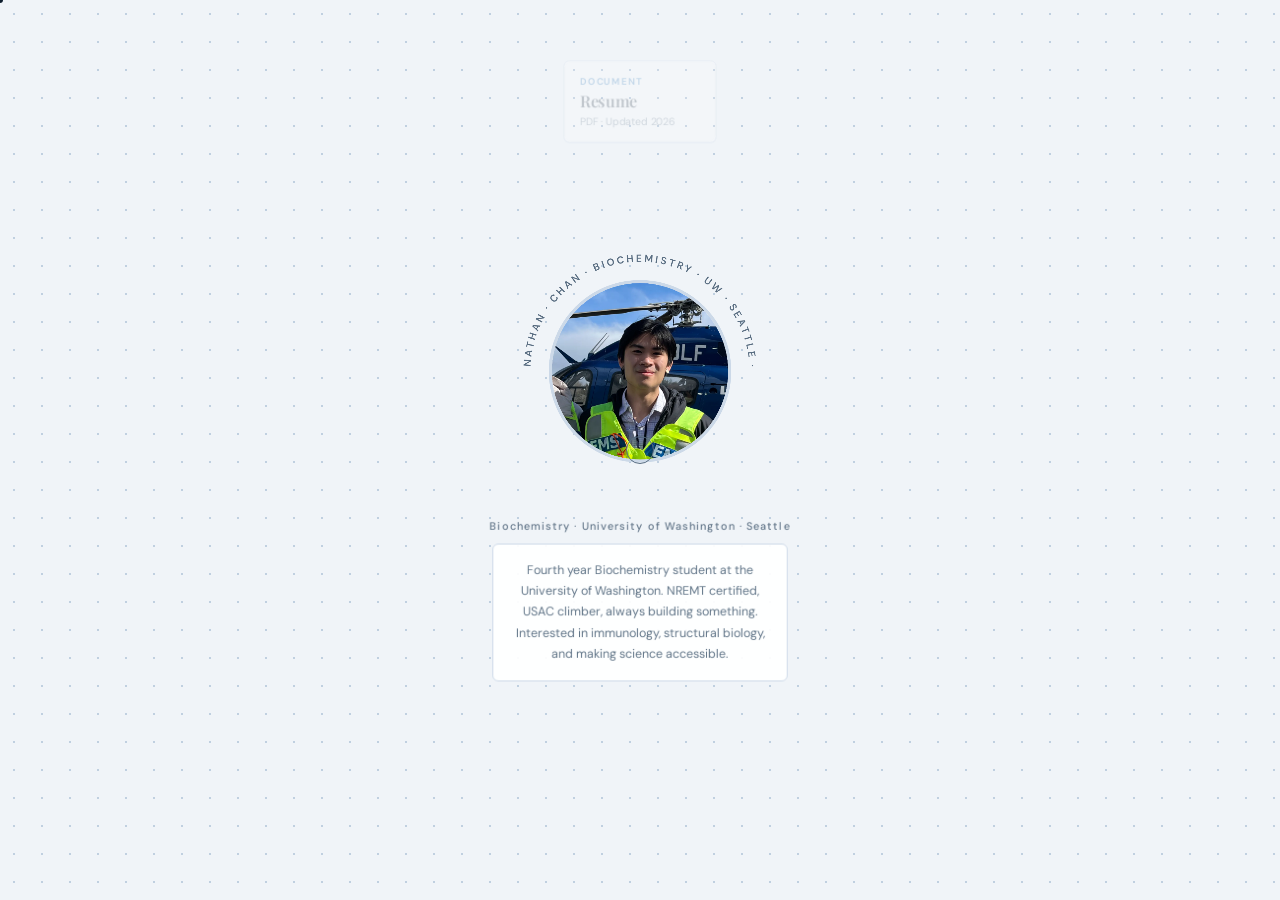
==== index.html @ e8f0cfc3 "transcript button" ====
<!DOCTYPE html>
<html lang="en">
<head>
  <meta charset="UTF-8"/>
  <meta name="viewport" content="width=device-width, initial-scale=1.0"/>
  <title>Nathan Chan</title>
  <link rel="stylesheet" href="canvas-system.css"/>
  <link href="https://fonts.googleapis.com/css2?family=DM+Sans:ital,opsz,wght@0,9..40,400;0,9..40,500;0,9..40,600;1,9..40,400&family=Playfair+Display:wght@600&display=swap" rel="stylesheet"/>
  <style>
    *, *::before, *::after { box-sizing: border-box; margin: 0; padding: 0; }

    html, body {
      width: 100%; height: 100%;
      overflow: hidden;
      cursor: none;
      background: var(--bg);
    }

    /* ── CUSTOM CURSOR ── */
    #cur-dot {
      position: fixed;
      width: 6px; height: 6px;
      background: var(--ink);
      border-radius: 50%;
      pointer-events: none;
      z-index: 1000;
      transform: translate(-50%, -50%);
    }
    #cur-ring {
      position: fixed;
      width: 28px; height: 28px;
      border: 1.5px solid var(--muted);
      border-radius: 50%;
      pointer-events: none;
      z-index: 999;
      transform: translate(-50%, -50%);
    }
    #cur-ring.hovering {
      width: 44px; height: 44px;
      border-color: var(--accent);
      transition: width 0.18s ease, height 0.18s ease, border-color 0.18s ease;
    }
    #cur-ring.resting {
      transition: width 0.18s ease, height 0.18s ease, border-color 0.18s ease;
    }

    /* ── WORLD (infinite pan surface) ── */
    #world {
      position: fixed;
      left: 50%; top: 50%;
      will-change: transform;
    }

    /* ── ORBIT SVG LINES ── */
    #orbit-svg {
      position: absolute;
      left: -500px; top: -500px;
      width: 1000px; height: 1000px;
      pointer-events: none;
      overflow: visible;
    }

    /* ── CENTER NODE ── */
    #center-node {
      position: absolute;
      left: -130px; top: -210px;
      width: 260px; height: 260px;
    }

    .circ-text-wrap {
      position: absolute;
      inset: 0;
    }
    .circ-text-svg {
      width: 260px; height: 260px;
      overflow: visible;
      /* spin removed — static ring of text */
    }

    /* photo circle */
    .photo-ring {
      position: absolute;
      width: 180px; height: 180px;
      top: 40px; left: 40px;
      border-radius: 50%;
      overflow: hidden;
      border: 3px solid var(--line);
      background: var(--card);
      display: flex;
      align-items: center;
      justify-content: center;
    }
    .photo-ring img {
      width: 100%; height: 100%;
      object-fit: cover;
      object-position: center 25%;
      display: block;
      border-radius: 50%;
    }
    /* initials fallback if no photo */
    .photo-ring .initials {
      font-family: 'Playfair Display', serif;
      font-size: 2.2rem;
      font-weight: 600;
      color: var(--muted);
      letter-spacing: 0.05em;
      user-select: none;
    }

    /* ── TAGLINE ── */
    #tagline {
      position: absolute;
      left: -220px;
      width: 440px;
      top: 70px;
      text-align: center;
      font-family: 'DM Sans', sans-serif;
      font-size: 0.68rem;
      font-weight: 500;
      letter-spacing: 0.1em;
      color: var(--muted);
      pointer-events: none;
    }

    /* ── ABOUT CARD ── */
    #about-node {
      position: absolute;
      left: -150px;
      width: 300px;
      top: 95px;
      text-align: center;
      font-family: 'DM Sans', sans-serif;
      font-size: 0.78rem;
      line-height: 1.7;
      color: var(--muted);
      background: var(--card);
      border: 1px solid var(--line);
      border-radius: var(--r-md);
      padding: 1rem 1.25rem;
    }

    /* ── ORBIT CARDS ── */
    .orbit-card {
      position: absolute;
      width: 160px;
      padding: 0.85rem 1rem 0.8rem;
      background: var(--card);
      border: 1px solid var(--line);
      border-radius: var(--r-md);
      text-decoration: none;
      color: var(--ink);
      /* transform intentionally omitted — GSAP owns it (float + press) */
      transition: border-color 0.2s, box-shadow 0.18s;
      box-shadow: 0 5px 0 rgba(180, 200, 220, 0.65);
      user-select: none;
      cursor: none;
    }
    .orbit-card:hover {
      border-color: var(--accent);
      /* bottom edge shrinks, blue glow appears — press feel via shadow alone */
      box-shadow: 0 1px 0 rgba(26, 109, 181, 0.25), 0 6px 24px rgba(26, 109, 181, 0.1);
    }
    .orbit-card .card-label {
      font-family: 'DM Sans', sans-serif;
      font-size: 0.62rem;
      font-weight: 600;
      letter-spacing: 0.11em;
      text-transform: uppercase;
      color: var(--accent);
      margin-bottom: 0.3rem;
    }
    .orbit-card .card-title {
      font-family: 'Playfair Display', serif;
      font-size: 1.05rem;
      font-weight: 600;
      color: var(--ink);
      line-height: 1.2;
    }
    .orbit-card .card-sub {
      font-family: 'DM Sans', sans-serif;
      font-size: 0.68rem;
      color: var(--muted);
      margin-top: 0.28rem;
      line-height: 1.4;
    }

    /* ── RESUME EXPAND ── */
    /* Pills are a standalone sibling of the orbit card in #world.
       translateY(-100% - gap) self-anchors them directly above the card.
       Visibility is JS-controlled (mouseenter/mouseleave with 120ms delay). */
    .resume-pills {
      position: absolute;
      width: 160px; /* matches card width so justify-content:center aligns correctly */
      transform: translateY(calc(-100% - 0.55rem));
      display: flex;
      justify-content: center;
      gap: 1.4rem;
      opacity: 0;
      pointer-events: none;
    }
    .resume-pill {
      width: 54px; height: 54px;
      border-radius: 50%;
      border: 1px solid var(--line);
      background: var(--card);
      box-shadow: 0 3px 0 rgba(180,200,220,0.55);
      display: flex;
      flex-direction: column;
      align-items: center;
      justify-content: center;
      gap: 3px;
      text-decoration: none;
      color: var(--muted);
      font-family: 'DM Sans', sans-serif;
      font-size: 0.52rem;
      font-weight: 600;
      letter-spacing: 0.07em;
      text-transform: uppercase;
      text-align: center;
      cursor: none;
      transition: border-color 0.18s, color 0.18s, box-shadow 0.18s, transform 0.18s;
    }
    .resume-pill svg {
      flex-shrink: 0;
    }
    .resume-pill:hover {
      border-color: var(--accent);
      color: var(--accent);
      box-shadow: 0 1px 0 rgba(26,109,181,0.2), 0 4px 16px rgba(26,109,181,0.1);
      transform: translateY(-2px);
    }

    /* ── DRAG HINT ── */
    #drag-hint {
      position: fixed;
      bottom: 2rem;
      left: 50%;
      transform: translateX(-50%);
      font-family: 'DM Sans', sans-serif;
      font-size: 0.68rem;
      letter-spacing: 0.12em;
      text-transform: uppercase;
      color: var(--muted);
      display: flex;
      align-items: center;
      gap: 0.5rem;
      pointer-events: none;
      z-index: 100;
      white-space: nowrap;
    }
    #drag-hint svg {
      flex-shrink: 0;
    }

    /* ── LINKEDIN PILL ── */
    #linkedin-link {
      position: fixed;
      bottom: 1.5rem;
      right: 1.5rem;
      z-index: 200;
      display: inline-flex;
      align-items: center;
      gap: 0.4rem;
      text-decoration: none;
      color: var(--muted);
      font-family: 'DM Sans', sans-serif;
      font-size: 0.7rem;
      font-weight: 500;
      letter-spacing: 0.08em;
      text-transform: uppercase;
      padding: 0.38rem 0.75rem;
      border: 1px solid var(--line);
      border-radius: var(--r-sm);
      background: rgba(240, 244, 248, 0.92);
      backdrop-filter: blur(6px);
      transition: color 0.2s, border-color 0.2s;
      cursor: none;
    }
    #linkedin-link:hover {
      color: var(--accent);
      border-color: var(--accent);
    }
    #linkedin-link svg {
      width: 13px; height: 13px;
      fill: currentColor;
      flex-shrink: 0;
    }

    /* ── DRAW CANVAS ── */
    #draw-canvas {
      position: fixed;
      inset: 0;
      z-index: 50;
      pointer-events: none;
    }

    /* ── WORLD DRAW TOOLS ── */
    .draw-tool {
      position: absolute;
      display: flex;
      flex-direction: column;
      align-items: center;
      gap: 4px;
      cursor: none;
      user-select: none;
    }
    .draw-tool svg {
      filter: drop-shadow(0 2px 6px rgba(15,30,46,0.2));
      transition: transform 0.2s;
    }
    .draw-tool:hover svg { transform: scale(1.14) rotate(-8deg) !important; }
    .draw-tool-label {
      font-family: 'DM Sans', sans-serif;
      font-size: 0.58rem;
      font-weight: 600;
      letter-spacing: 0.13em;
      text-transform: uppercase;
      color: var(--muted);
      white-space: nowrap;
      opacity: 0.7;
    }

    /* ── DRAW CURSOR FOLLOWER ── */
    #draw-cursor {
      position: fixed;
      z-index: 995;
      pointer-events: none;
      display: none;
    }

    /* ── DRAW MODE LABEL ── */
    #draw-mode-label {
      position: fixed;
      bottom: 2rem;
      left: 50%;
      transform: translateX(-50%);
      font-family: 'DM Sans', sans-serif;
      font-size: 0.68rem;
      letter-spacing: 0.12em;
      text-transform: uppercase;
      color: var(--accent);
      display: none;
      align-items: center;
      gap: 0.45rem;
      pointer-events: none;
      z-index: 150;
      white-space: nowrap;
    }

    /* ── CLEAR ALL BUTTON ── */
    #clear-all-btn {
      position: fixed;
      top: 1.4rem;
      left: 50%;
      transform: translateX(-50%);
      z-index: 200;
      display: none;
      font-family: 'DM Sans', sans-serif;
      font-size: 0.68rem;
      font-weight: 500;
      letter-spacing: 0.1em;
      text-transform: uppercase;
      color: var(--muted);
      border: 1px solid var(--line);
      border-radius: var(--r-sm);
      background: rgba(240,244,248,0.92);
      backdrop-filter: blur(8px);
      padding: 0.35rem 0.9rem;
      cursor: none;
      transition: color 0.2s, border-color 0.2s;
    }
    #clear-all-btn:hover { color: #b03030; border-color: rgba(176,48,48,0.5); }

    /* ── GRAFFITI WARNING + ERASER HINT — shared card style ── */
    #graffiti-warn, #eraser-hint {
      position: fixed;
      z-index: 400;
      display: none;
      pointer-events: none;
      font-family: 'DM Sans', sans-serif;
      font-size: 0.8rem;
      font-weight: 500;
      letter-spacing: 0.04em;
      line-height: 1.6;
      color: var(--ink);
      background: var(--card);
      border: 1px solid var(--line);
      border-radius: var(--r-md);
      padding: 0.6rem 1.2rem;
      white-space: nowrap;
      box-shadow: 0 4px 20px rgba(15,30,46,0.12);
    }
    #graffiti-warn {
      top: 43%;
      left: 50%;
      transform: translateX(-50%);
    }
    #eraser-hint {
      top: 110px;
      right: 80px;
    }

    /* ── EMAIL PILL ── */
    #email-link {
      position: fixed;
      bottom: 1.5rem;
      left: 1.5rem;
      z-index: 200;
      display: inline-flex;
      align-items: center;
      gap: 0.4rem;
      text-decoration: none;
      color: var(--muted);
      font-family: 'DM Sans', sans-serif;
      font-size: 0.7rem;
      font-weight: 500;
      letter-spacing: 0.08em;
      padding: 0.38rem 0.75rem;
      border: 1px solid var(--line);
      border-radius: var(--r-sm);
      background: rgba(240, 244, 248, 0.92);
      backdrop-filter: blur(6px);
      transition: color 0.2s, border-color 0.2s;
      cursor: none;
    }
    #email-link:hover {
      color: var(--accent);
      border-color: var(--accent);
    }
    #email-link svg {
      width: 13px; height: 13px;
      fill: none;
      stroke: currentColor;
      stroke-width: 2;
      stroke-linecap: round;
      stroke-linejoin: round;
      flex-shrink: 0;
    }
  </style>
</head>
<body>

  <!-- DOT GRID BACKGROUND -->
  <div class="canvas-bg"></div>

  <!-- DRAW CANVAS OVERLAY -->
  <canvas id="draw-canvas"></canvas>

  <!-- CUSTOM CURSOR -->
  <div id="cur-dot"></div>
  <div id="cur-ring"></div>

  <!-- HINT -->
  <div id="drag-hint">
    <svg width="13" height="13" viewBox="0 0 20 20" fill="none"
         stroke="currentColor" stroke-width="1.5" stroke-linecap="round" stroke-linejoin="round">
      <rect x="6" y="2" width="8" height="14" rx="4"/>
      <line x1="10" y1="5" x2="10" y2="8"/>
    </svg>
    Scroll to zoom &nbsp;·&nbsp; drag to explore
  </div>

  <!-- LINKEDIN -->
  <a id="linkedin-link" href="https://www.linkedin.com/in/nathanchan1234/" target="_blank" rel="noopener">
    <svg viewBox="0 0 24 24" xmlns="http://www.w3.org/2000/svg">
      <path d="M20.447 20.452h-3.554v-5.569c0-1.328-.027-3.037-1.852-3.037-1.853 0-2.136
               1.445-2.136 2.939v5.667H9.351V9h3.414v1.561h.046c.477-.9 1.637-1.85
               3.37-1.85 3.601 0 4.267 2.37 4.267 5.455v6.286zM5.337 7.433c-1.144
               0-2.063-.926-2.063-2.065 0-1.138.92-2.063 2.063-2.063 1.14 0 2.064.925
               2.064 2.063 0 1.139-.925 2.065-2.064 2.065zm1.782 13.019H3.555V9h3.564v11.452zM22.225
               0H1.771C.792 0 0 .774 0 1.729v20.542C0 23.227.792 24 1.771 24h20.451C23.2
               24 24 23.227 24 22.271V1.729C24 .774 23.2 0 22.222 0h.003z"/>
    </svg>
    LinkedIn
  </a>

  <!-- EMAIL -->
  <a id="email-link" href="mailto:emailtonathan@gmail.com">
    <svg viewBox="0 0 24 24">
      <rect x="2" y="4" width="20" height="16" rx="2"/>
      <path d="M2 7l10 7 10-7"/>
    </svg>
    emailtonathan@gmail.com
  </a>

  <!-- ═══════════════════════════════════════════
       WORLD — the infinite pan surface.
       Origin (0,0) sits at screen center.
       All child positions are in world-space px.
  ═══════════════════════════════════════════ -->
  <div id="world">

    <!-- ── CENTER NODE ── -->
    <div id="center-node">

      <!--
        Circular spinning text.
        Wrapper div (.circ-text-wrap) handles GSAP opacity fade-in.
        SVG (.circ-text-svg) handles CSS rotation — keeps transforms separate.
      -->
      <div class="circ-text-wrap">
        <svg class="circ-text-svg" viewBox="0 0 260 260" xmlns="http://www.w3.org/2000/svg">
          <defs>
            <!--
              Top arc only, 9 o'clock → 3 o'clock clockwise.
              Radius 108px · arc length ≈ 339px.
              Text centered at 12 o'clock via text-anchor + startOffset 50%.
            -->
            <path id="name-path"
              d="M 22,130 a 108,108 0 0,1 216,0"/>
          </defs>
          <text style="font-family:'DM Sans',sans-serif;
                       font-size:10px;
                       font-weight:600;
                       fill:var(--muted);"
                text-anchor="middle">
            <textPath href="#name-path" startOffset="50%" textLength="330" lengthAdjust="spacing">
              NATHAN · CHAN · BIOCHEMISTRY · UW · SEATTLE ·
            </textPath>
          </text>
        </svg>
      </div>

      <!-- Profile photo -->
      <div class="photo-ring">
        <img src="photos/profile-photo.webp" alt="Nathan Chan"
             onerror="this.style.display='none';
                      this.parentElement.innerHTML='&lt;span class=&quot;initials&quot;&gt;NC&lt;/span&gt;'"/>
      </div>
    </div><!-- /#center-node -->

    <!-- TAGLINE — outside center-node so it doesn't spin -->
    <div id="tagline">Biochemistry · University of Washington · Seattle</div>

    <!-- ABOUT BLOCK -->
    <div id="about-node">
      Fourth year Biochemistry student at the University of Washington.
      NREMT certified, USAC climber, always building something.
      Interested in immunology, structural biology, and making science accessible.
    </div>

    <!-- ── ORBIT CARDS ──
         Orbit radius: 360px. Card 160×~90px → center offset (80, 45).
         Position: left = world_x - 80,  top = world_y - 45

         Angle → world(x, y):
           Resume     270°  → (  0, -360)  left: -80,  top: -405
           Activities 342°  → (342, -111)  left:  262, top: -156
           Dev Blog    54°  → (212,  291)  left:  132, top:  246
           Climbing   126°  → (-212, 291)  left: -292, top:  246
           Gallery    198°  → (-342, -111) left: -422, top: -156
    ── -->

    <!-- Resume · 12 o'clock -->
    <!-- Pills: same left/top as the card. translateY(-100% - gap) pulls them above. -->
    <div class="resume-pills" style="left:-80px; top:-405px;">
      <a class="resume-pill" href="download/nathan-chan-resume.pdf" target="_blank" rel="noopener">
        <svg width="14" height="14" viewBox="0 0 24 24" fill="none" stroke="currentColor"
             stroke-width="2" stroke-linecap="round" stroke-linejoin="round">
          <path d="M21 15v4a2 2 0 0 1-2 2H5a2 2 0 0 1-2-2v-4"/>
          <polyline points="7 10 12 15 17 10"/>
          <line x1="12" y1="15" x2="12" y2="3"/>
        </svg>
        Resume
      </a>
      <a class="resume-pill" href="download/nathan-chan-transcript.pdf" target="_blank" rel="noopener">
        <svg width="14" height="14" viewBox="0 0 24 24" fill="none" stroke="currentColor"
             stroke-width="2" stroke-linecap="round" stroke-linejoin="round">
          <path d="M21 15v4a2 2 0 0 1-2 2H5a2 2 0 0 1-2-2v-4"/>
          <polyline points="7 10 12 15 17 10"/>
          <line x1="12" y1="15" x2="12" y2="3"/>
        </svg>
        Transcript
      </a>
    </div>
    <a class="orbit-card" href="download/nathan-chan-resume.pdf" target="_blank"
       style="left:-80px; top:-405px;">
      <div class="card-label">Document</div>
      <div class="card-title">Resume</div>
      <div class="card-sub">PDF · Updated 2026</div>
    </a>

    <!-- Activities · 2 o'clock -->
    <a class="orbit-card" href="activities.html"
       style="left:262px; top:-156px;">
      <div class="card-label">Life</div>
      <div class="card-title">Activities</div>
      <div class="card-sub">Climbing, EMT & more</div>
    </a>

    <!-- Dev Blog · 5 o'clock -->
    <a class="orbit-card" href="devblog.html"
       style="left:192px; top:290px;">
      <div class="card-label">Projects</div>
      <div class="card-title">Dev Blog</div>
      <div class="card-sub">Building in public</div>
    </a>

    <!-- Climbing · 7 o'clock -->
    <a class="orbit-card" href="climbing.html"
       style="left:-352px; top:290px;">
      <div class="card-label">Sport</div>
      <div class="card-title">Climbing</div>
      <div class="card-sub">Routes & sends</div>
    </a>

    <!-- Gallery · 10 o'clock -->
    <a class="orbit-card" href="gallery.html"
       style="left:-422px; top:-156px;">
      <div class="card-label">Visual</div>
      <div class="card-title">Gallery</div>
      <div class="card-sub">Photos & work</div>
    </a>

    <!-- ── DRAW TOOLS — hidden at canvas edges, found by exploring ──
         Pick up by clicking. Draw freely. Press ESC to put down.
         Pencil: far left · Marker: far right · Eraser: far bottom
    ── -->

    <!-- Pencil · far left, off screen — found by panning right -->
    <div class="draw-tool" data-tool="pencil"
         style="left:-920px; top:-68px; transform:rotate(-20deg);"
         onclick="handleToolClick(this)" onmousedown="event.stopPropagation()">
      <svg width="36" height="36" viewBox="0 0 24 24" fill="none"
           stroke="#0f1e2e" stroke-width="1.5" stroke-linecap="round" stroke-linejoin="round">
        <path d="M17 3a2.828 2.828 0 1 1 4 4L7.5 20.5 2 22l1.5-5.5L17 3z"/>
      </svg>
      <span class="draw-tool-label">pencil</span>
    </div>

    <!-- Red marker · bottom-right, off screen — found by panning left + down -->
    <div class="draw-tool" data-tool="marker"
         style="left:662px; top:522px; transform:rotate(15deg);"
         onclick="handleToolClick(this)" onmousedown="event.stopPropagation()">
      <svg width="36" height="36" viewBox="0 0 24 24" fill="none"
           stroke="#c82020" stroke-width="2" stroke-linecap="round" stroke-linejoin="round">
        <path d="M12 20h9"/>
        <path d="M16.5 3.5a2.121 2.121 0 0 1 3 3L7 19l-4 1 1-4L16.5 3.5z"
              fill="rgba(200,32,32,0.1)"/>
      </svg>
      <span class="draw-tool-label">marker</span>
    </div>

    <!-- Eraser · upper-right, visible on load — teases the draw system -->
    <div class="draw-tool" data-tool="eraser"
         style="left:472px; top:-398px; transform:rotate(5deg);"
         onclick="handleToolClick(this)" onmousedown="event.stopPropagation()">
      <svg width="36" height="36" viewBox="0 0 24 24" fill="none"
           stroke="#5a6e82" stroke-width="1.5" stroke-linecap="round" stroke-linejoin="round">
        <path d="M20 20H7L3 16l11-11 8 8-2 7z" fill="rgba(90,110,130,0.08)"/>
        <path d="M6 11l7 7"/>
      </svg>
      <span class="draw-tool-label">eraser</span>
    </div>

  </div><!-- /#world -->

  <!-- DRAW CURSOR FOLLOWER (appears when tool is held) -->
  <div id="draw-cursor"></div>

  <!-- DRAW MODE INDICATOR -->
  <div id="draw-mode-label">
    <svg width="10" height="10" viewBox="0 0 24 24" fill="none" stroke="currentColor"
         stroke-width="2.5" stroke-linecap="round" stroke-linejoin="round">
      <circle cx="12" cy="12" r="10"/>
      <line x1="12" y1="8" x2="12" y2="13"/>
      <line x1="12" y1="16" x2="12.01" y2="16"/>
    </svg>
    <span>drawing · esc to put down</span>
  </div>

  <!-- CLEAR ALL (appears after first stroke) -->
  <button id="clear-all-btn" onclick="clearAllDrawing()">clear all</button>

  <!-- GRAFFITI WARNING -->
  <div id="graffiti-warn">No Graffiti!</div>

  <!-- ERASER HINT (shown when eraser clicked before any drawing tools found) -->
  <div id="eraser-hint">
    A scabbard without its sword...<br>
    <span style="opacity:0.65; font-size:0.72rem;">Explore to find more!</span>
  </div>

  <!-- GSAP 3 from cdnjs -->
  <script src="https://cdnjs.cloudflare.com/ajax/libs/gsap/3.12.5/gsap.min.js"></script>
  <script>
  (function () {
    'use strict';

    /* ─────────────────────────────────────────
       CUSTOM CURSOR
    ───────────────────────────────────────── */
    const dot  = document.getElementById('cur-dot');
    const ring = document.getElementById('cur-ring');
    let mx = window.innerWidth  / 2;
    let my = window.innerHeight / 2;
    let rx = mx, ry = my;

    // Dot snaps instantly
    document.addEventListener('mousemove', e => {
      mx = e.clientX;
      my = e.clientY;
      dot.style.left = mx + 'px';
      dot.style.top  = my + 'px';
    });

    // Ring lags behind with lerp
    (function animRing() {
      rx += (mx - rx) * 0.15;
      ry += (my - ry) * 0.15;
      ring.style.left = rx + 'px';
      ring.style.top  = ry + 'px';
      requestAnimationFrame(animRing);
    })();

    // Expand ring on interactive elements
    const hoverTargets = document.querySelectorAll('.orbit-card, .resume-pill, #linkedin-link, #email-link');
    hoverTargets.forEach(el => {
      el.addEventListener('mouseenter', () => {
        ring.classList.remove('resting');
        ring.classList.add('hovering');
      });
      el.addEventListener('mouseleave', () => {
        ring.classList.remove('hovering');
        ring.classList.add('resting');
      });
    });

    /* ─────────────────────────────────────────
       PANNING
    ───────────────────────────────────────── */
    const world = document.getElementById('world');
    const cards = document.querySelectorAll('.orbit-card');
    let dragging = false;
    let startX, startY;
    let worldX = 0, worldY = 0;
    let hasDragged = false;
    let exitedToNewTab = false;

    // Let GSAP own the transform from frame 0
    gsap.set(world, { x: 0, y: 0 });

    // Cards must not swallow mousedown (would prevent click navigation)
    cards.forEach(c => {
      c.addEventListener('mousedown', e => e.stopPropagation());
      c.addEventListener('touchstart', e => e.stopPropagation(), { passive: true });
    });

    // Pills: prevent mousedown bubbling to the pan handler
    document.querySelectorAll('.resume-pill').forEach(p => {
      p.addEventListener('mousedown', e => e.stopPropagation());
      p.addEventListener('touchstart', e => e.stopPropagation(), { passive: true });
    });

    // Pills hover — JS-controlled so the hover zone works even though pills are
    // a separate sibling element (not inside a shared wrapper with the card).
    // 120ms hide delay lets the mouse cross the 0.55rem gap without dismissing.
    const resumePillsEl = document.querySelector('.resume-pills');
    const resumeCardEl  = document.querySelector('.orbit-card[href*="resume"]');
    let pillsHideTimer  = null;

    function showPills() {
      clearTimeout(pillsHideTimer);
      resumePillsEl.style.pointerEvents = 'auto';
      gsap.to(resumePillsEl, { opacity: 1, duration: 0.18, overwrite: true });
    }
    function schedulePillsHide() {
      clearTimeout(pillsHideTimer);
      pillsHideTimer = setTimeout(() => {
        gsap.to(resumePillsEl, { opacity: 0, duration: 0.18, overwrite: true,
          onComplete: () => { resumePillsEl.style.pointerEvents = 'none'; }
        });
      }, 120);
    }

    resumeCardEl.addEventListener('mouseenter', showPills);
    resumeCardEl.addEventListener('mouseleave', schedulePillsHide);
    resumePillsEl.addEventListener('mouseenter', showPills);
    resumePillsEl.addEventListener('mouseleave', schedulePillsHide);

    /* ─────────────────────────────────────────
       CANVAS EXIT TRANSITION
       Pan the canvas in the card's direction until
       everything flies off-screen, then navigate.
       Sub-pages fade in on arrival — the exit sells it.
    ───────────────────────────────────────── */
    cards.forEach(c => {
      c.addEventListener('click', function(e) {
        e.preventDefault();
        if (activeTool) return;
        const href    = this.getAttribute('href');
        const openNew = this.getAttribute('target') === '_blank';

        // Direction from canvas origin to card center (unit vector)
        const cx   = this.offsetLeft + this.offsetWidth  / 2;
        const cy   = this.offsetTop  + this.offsetHeight / 2;
        const dist = Math.sqrt(cx * cx + cy * cy);
        const nx   = cx / dist;
        const ny   = cy / dist;

        // Overshoot: pan 1.6× the longest viewport dimension toward the card.
        // Negate: moving toward upper-right card = canvas shifts lower-left (camera logic).
        const reach = Math.max(window.innerWidth, window.innerHeight) * 1.6;
        const tx = worldX - nx * reach;
        const ty = worldY - ny * reach;
        worldX = tx;
        worldY = ty;

        gsap.to(world, {
          x: tx, y: ty,
          duration: 0.48,
          ease: 'power2.in',
          onComplete: () => {
            if (openNew) { exitedToNewTab = true; window.open(href, '_blank'); }
            else window.location.href = href;
          }
        });
      });
    });

    // Resume pill: trigger the same exit animation as clicking the card.
    // Transcript pill is a plain link — no exit animation needed.
    const resumePill = document.querySelector('.resume-pill[href*="resume"]');
    resumePill.addEventListener('click', function(e) {
      e.preventDefault();
      if (activeTool) return;
      const href = this.getAttribute('href');
      // Use the card's world-space position (same math as the card click handler)
      const cx   = resumeCardEl.offsetLeft + resumeCardEl.offsetWidth  / 2;
      const cy   = resumeCardEl.offsetTop  + resumeCardEl.offsetHeight / 2;
      const dist = Math.sqrt(cx * cx + cy * cy);
      const nx   = cx / dist;
      const ny   = cy / dist;
      const reach = Math.max(window.innerWidth, window.innerHeight) * 1.6;
      const tx = worldX - nx * reach;
      const ty = worldY - ny * reach;
      worldX = tx;
      worldY = ty;
      gsap.to(world, {
        x: tx, y: ty, duration: 0.48, ease: 'power2.in',
        onComplete: () => { exitedToNewTab = true; window.open(href, '_blank'); }
      });
    });

    // Pan limits — world units. Keeps at least one card visible at all times.
    const PAN_LIMIT_X = 750;
    const PAN_LIMIT_Y = 650;

    document.addEventListener('mousedown', e => {
      if (activeTool) return;
      dragging = true;
      startX   = e.clientX - worldX;
      startY   = e.clientY - worldY;
    });

    document.addEventListener('mousemove', e => {
      if (!dragging) return;
      worldX = Math.max(-PAN_LIMIT_X, Math.min(PAN_LIMIT_X, e.clientX - startX));
      worldY = Math.max(-PAN_LIMIT_Y, Math.min(PAN_LIMIT_Y, e.clientY - startY));
      // Re-anchor so pan doesn't jump when dragging back from the limit
      startX = e.clientX - worldX;
      startY = e.clientY - worldY;
      gsap.set(world, { x: worldX, y: worldY });
      if (!hasDragged) dismissHint();
    });

    document.addEventListener('mouseup', () => { dragging = false; });

    // Touch panning
    let tx0, ty0;
    document.addEventListener('touchstart', e => {
      if (e.touches.length !== 1) return;
      tx0 = e.touches[0].clientX - worldX;
      ty0 = e.touches[0].clientY - worldY;
    }, { passive: true });

    document.addEventListener('touchmove', e => {
      if (e.touches.length !== 1) return;
      worldX = Math.max(-PAN_LIMIT_X, Math.min(PAN_LIMIT_X, e.touches[0].clientX - tx0));
      worldY = Math.max(-PAN_LIMIT_Y, Math.min(PAN_LIMIT_Y, e.touches[0].clientY - ty0));
      tx0 = e.touches[0].clientX - worldX;
      ty0 = e.touches[0].clientY - worldY;
      gsap.set(world, { x: worldX, y: worldY });
      if (!hasDragged) dismissHint();
    }, { passive: true });

    function dismissHint() {
      hasDragged = true;
      const hint = document.getElementById('drag-hint');
      if (!hint) return;
      gsap.to(hint, {
        opacity: 0, duration: 0.4,
        onComplete: () => hint.remove()
      });
    }

    /* ─────────────────────────────────────────
       ZOOM (mouse wheel)
    ───────────────────────────────────────── */
    let scale = 1;
    const SCALE_MIN = 0.35;
    const SCALE_MAX = 2.2;

    document.addEventListener('wheel', e => {
      e.preventDefault();
      const delta = e.deltaY * -0.001;
      const newScale = Math.min(SCALE_MAX, Math.max(SCALE_MIN, scale * (1 + delta)));

      // Zoom toward cursor: shift worldX/Y so the point under cursor stays fixed.
      // Cursor relative to screen center (world origin before any pan):
      const ratio = newScale / scale;
      const cx = e.clientX - window.innerWidth  / 2;
      const cy = e.clientY - window.innerHeight / 2;
      worldX = cx * (1 - ratio) + worldX * ratio;
      worldY = cy * (1 - ratio) + worldY * ratio;
      scale  = newScale;

      gsap.to(world, { x: worldX, y: worldY, scale, duration: 0.18, ease: 'power2.out',
                        transformOrigin: '0px 0px' });
    }, { passive: false });

    /* ─────────────────────────────────────────
       AUTO-SCALE FOR SMALL VIEWPORTS
       If the viewport is smaller than the design
       target, scale the world down so all cards
       are visible on first load. Zoom/pan still
       work normally from this starting scale.
    ───────────────────────────────────────── */
    const TARGET_W = 1300;
    const TARGET_H = 900;
    const autoScale = Math.min(
      window.innerWidth  / TARGET_W,
      window.innerHeight / TARGET_H,
      1
    );
    if (autoScale < 1) {
      scale = autoScale;
      gsap.set(world, { scale: autoScale, transformOrigin: '0px 0px' });
    }

    /* ─────────────────────────────────────────
       LIVE CANVAS — float + press hover
       Called once entrance animation completes.
    ───────────────────────────────────────── */
    function startLiveCanvas() {
      // Hand pill visibility back to CSS hover (removes inline opacity set during entrance).
      // On return=1 this is a no-op — no inline style was set.
      gsap.set('.resume-pills', { clearProps: 'opacity' });

      const floatCards  = gsap.utils.toArray('.orbit-card');
      const floatDurs   = [3.2, 3.7, 3.4, 3.0, 3.9];
      const floatTweens = [];

      floatCards.forEach((card, i) => {
        // Gentle oscillation — each card on its own cadence
        const ft = gsap.to(card, {
          y: 5, duration: floatDurs[i], ease: 'sine.inOut',
          repeat: -1, yoyo: true, delay: i * 0.55
        });
        floatTweens.push(ft);

        // 3D press: pause float, press down, release + restart float
        // boxShadow is included here because GSAP owns it as an inline style after the
        // entrance animation — CSS :hover can't override inline styles, so we must
        // animate it explicitly. On return=1 (no entrance), GSAP reads the computed
        // CSS value and animates from there — identical result either way.
        card.addEventListener('mouseenter', () => {
          ft.pause();
          gsap.to(card, {
            y: 6, scale: 0.97,
            boxShadow: '0 1px 0 rgba(26,109,181,0.25)',
            duration: 0.14, ease: 'power2.in', overwrite: true
          });
        });
        card.addEventListener('mouseleave', () => {
          gsap.to(card, {
            y: 0, scale: 1,
            boxShadow: '0 5px 0 rgba(180,200,220,0.65)',
            duration: 0.3, ease: 'power2.out', overwrite: true,
            onComplete: () => ft.restart()
          });
        });
      });

      // Center node: very subtle float (no hover interaction)
      gsap.to('#center-node', {
        y: 4, duration: 4.2, ease: 'sine.inOut', repeat: -1, yoyo: true
      });
    }

    /* ─────────────────────────────────────────
       ENTRANCE ANIMATION
       Start zoomed in on photo, pull back to reveal
       the full canvas. Cards appear as they come
       into frame — as if they were always there.
    ───────────────────────────────────────── */
    const isReturn = new URLSearchParams(window.location.search).get('return');

    if (isReturn) {
      // Came back via return arrow — skip entrance, just fade in and go live
      document.body.style.opacity = '0';
      gsap.to(document.body, { opacity: 1, duration: 0.4, ease: 'power2.out',
        onComplete: startLiveCanvas });
    } else {
      // Fresh visit — full entrance animation
      gsap.set('#center-node',    { scale: 3, transformOrigin: '130px 130px' });
      gsap.set('.circ-text-wrap', { opacity: 0 });
      gsap.set('#tagline',        { opacity: 0 });
      gsap.set('#about-node',     { opacity: 0 });
      gsap.set('.orbit-card',     { opacity: 0, y: 8, scale: 0.97, boxShadow: '0 1px 0 rgba(180,200,220,0.3)' });
      // Lock pills via inline style so CSS :hover can't reveal them during the entrance
      gsap.set('.resume-pills',   { opacity: 0 });
      gsap.set('.draw-tool[data-tool="eraser"]', { opacity: 0, scale: 0.7, rotation: 5 });
      gsap.set(['#drag-hint', '#linkedin-link', '#email-link'], { opacity: 0 });

      gsap.timeline({ delay: 0.15, onComplete: startLiveCanvas })
        // Pull back from photo to full canvas view
        .to('#center-node', {
          scale: 1, duration: 1.6, ease: 'power2.inOut'
        }, 0)
        // Circular text ring fades in during pullback
        .to('.circ-text-wrap', {
          opacity: 1, duration: 0.6
        }, 0.5)
        // Tagline + about emerge as scale approaches 1
        .to(['#tagline', '#about-node'], {
          opacity: 1, duration: 0.5, ease: 'power2.out'
        }, 1.05)
        // Cards appear depressed then spring up — click into existence
        .to('.orbit-card', {
          keyframes: [
            { opacity: 1, duration: 0.25 },
            { y: 0, scale: 1, boxShadow: '0 5px 0 rgba(180,200,220,0.65)', duration: 0.55, ease: 'back.out(1.8)' }
          ],
          stagger: 0.14
        }, 1.3)
        // Eraser appears after cards settle
        .to('.draw-tool[data-tool="eraser"]', {
          opacity: 1, scale: 1, rotation: 5, duration: 0.5, ease: 'back.out(1.8)'
        }, 2.0)
        // Chrome last
        .to(['#drag-hint', '#linkedin-link', '#email-link'], {
          opacity: 1, duration: 0.4
        }, 1.7);
    }

    // Auto-dismiss drag hint after ~7 s from load (~5 s of visible time, hint appears at ~1.85 s)
    setTimeout(() => { if (!hasDragged) dismissHint(); }, 7000);

    // Back button: bfcache restores exact JS state including off-screen worldX/Y.
    // Snap canvas back to origin so user isn't lost.
    window.addEventListener('pageshow', e => {
      if (e.persisted) {
        worldX = 0; worldY = 0; scale = autoScale;
        gsap.set(world, { x: 0, y: 0, scale: autoScale, transformOrigin: '0px 0px' });
      }
    });

    // Resume opens in a new tab — original tab stays alive at the exit position.
    // Smoothly return to origin when the user switches back.
    document.addEventListener('visibilitychange', () => {
      if (document.visibilityState === 'visible' && exitedToNewTab) {
        exitedToNewTab = false;
        worldX = 0; worldY = 0; scale = autoScale;
        gsap.to(world, {
          x: 0, y: 0, scale: autoScale,
          duration: 0.6, ease: 'power2.out',
          transformOrigin: '0px 0px'
        });
      }
    });

    /* ─────────────────────────────────────────
       DRAW SYSTEM
       Tools are world-space objects found by exploring.
       Click to pick up, draw freely, ESC to put down.
       Strokes stored in world coordinates — pan/zoom aware.
    ───────────────────────────────────────── */

    // ── State ──
    let activeTool       = null;  // 'pencil' | 'marker' | 'eraser' | null
    let isDrawing        = false;
    const strokes        = [];    // committed: { tool, points:[{x,y}] }
    let liveStroke       = null;  // in-progress stroke, not yet committed
    let graffitiCooldown = false;

    // ── Elements ──
    const drawCanvas = document.getElementById('draw-canvas');
    const dctx       = drawCanvas.getContext('2d');
    const drawCursor = document.getElementById('draw-cursor');
    const drawLabel  = document.getElementById('draw-mode-label');
    const clearBtn   = document.getElementById('clear-all-btn');
    const grafWarn   = document.getElementById('graffiti-warn');

    // ── Canvas resize ──
    function resizeDrawCanvas() {
      drawCanvas.width  = window.innerWidth;
      drawCanvas.height = window.innerHeight;
    }
    window.addEventListener('resize', resizeDrawCanvas);
    resizeDrawCanvas();

    // ── Coordinate helpers ──
    // Screen → world: inverse of #world's translate(vcx+worldX, vcy+worldY) scale(scale)
    function vcx() { return window.innerWidth  / 2; }
    function vcy() { return window.innerHeight / 2; }
    function s2w(sx, sy) {
      return {
        x: (sx - vcx() - worldX) / scale,
        y: (sy - vcy() - worldY) / scale
      };
    }

    // ── Protected zones (world space) ──
    // Profile circle: center (0, -80), radius 100
    // About card: rect x[-150,150] y[95,220]
    function isProtected(wx, wy) {
      const dx = wx, dy = wy + 80;
      if (dx * dx + dy * dy < 100 * 100) return true;
      if (wx >= -150 && wx <= 150 && wy >= 95 && wy <= 220) return true;
      return false;
    }

    function flashGraffitiWarn() {
      if (graffitiCooldown) return;
      graffitiCooldown = true;
      grafWarn.style.display = 'block';
      gsap.fromTo(grafWarn, { opacity: 0, y: 6 }, { opacity: 1, y: 0, duration: 0.25 });
      setTimeout(() => {
        gsap.to(grafWarn, {
          opacity: 0, duration: 0.35,
          onComplete: () => { grafWarn.style.display = 'none'; graffitiCooldown = false; }
        });
      }, 1700);
    }

    // ── Tool visual config ──
    const TOOL_CFG = {
      pencil: { lw: 1.5,  color: '#0f1e2e',                 op: 'source-over',  alpha: 0.88 },
      marker: { lw: 7,    color: '#c82020',                  op: 'source-over',  alpha: 0.45 },
      eraser: { lw: 22,   color: 'rgba(0,0,0,1)',            op: 'destination-out', alpha: 1  }
    };

    // Cursor follower SVG + tip offset [offX, offY from top-left of div to drawing tip]
    const TOOL_CURSORS = {
      pencil: {
        svg: `<svg width="26" height="26" viewBox="0 0 24 24" fill="none" stroke="#0f1e2e" stroke-width="1.5" stroke-linecap="round" stroke-linejoin="round" style="filter:drop-shadow(0 1px 4px rgba(0,0,0,.25))"><path d="M17 3a2.828 2.828 0 1 1 4 4L7.5 20.5 2 22l1.5-5.5L17 3z"/></svg>`,
        ox: -3, oy: -23   // tip of pencil to cursor dot
      },
      marker: {
        svg: `<svg width="26" height="26" viewBox="0 0 24 24" fill="none" stroke="#c82020" stroke-width="2" stroke-linecap="round" stroke-linejoin="round" style="filter:drop-shadow(0 1px 4px rgba(0,0,0,.25))"><path d="M12 20h9"/><path d="M16.5 3.5a2.121 2.121 0 0 1 3 3L7 19l-4 1 1-4L16.5 3.5z" fill="rgba(200,32,32,0.1)"/></svg>`,
        ox: -3, oy: -23
      },
      eraser: {
        svg: `<svg width="26" height="26" viewBox="0 0 24 24" fill="none" stroke="#5a6e82" stroke-width="1.5" stroke-linecap="round" stroke-linejoin="round" style="filter:drop-shadow(0 1px 4px rgba(0,0,0,.25))"><path d="M20 20H7L3 16l11-11 8 8-2 7z" fill="rgba(90,110,130,0.12)"/><path d="M6 11l7 7"/></svg>`,
        ox: -13, oy: -13  // center of eraser
      }
    };

    // ── Render all strokes ──
    function renderAll() {
      dctx.clearRect(0, 0, drawCanvas.width, drawCanvas.height);
      const all = liveStroke ? [...strokes, liveStroke] : strokes;
      if (all.length === 0) return;

      dctx.save();
      dctx.translate(vcx() + worldX, vcy() + worldY);
      dctx.scale(scale, scale);

      for (const s of all) {
        if (s.points.length < 2) continue;
        const cfg = TOOL_CFG[s.tool];
        dctx.save();
        dctx.globalCompositeOperation = cfg.op;
        dctx.globalAlpha  = cfg.alpha;
        dctx.strokeStyle  = cfg.color;
        dctx.lineWidth    = cfg.lw / scale; // keep screen-space line width consistent
        dctx.lineCap      = 'round';
        dctx.lineJoin     = 'round';
        dctx.beginPath();
        dctx.moveTo(s.points[0].x, s.points[0].y);
        for (let i = 1; i < s.points.length; i++) {
          dctx.lineTo(s.points[i].x, s.points[i].y);
        }
        dctx.stroke();
        dctx.restore();
      }

      dctx.restore();
    }

    // RAF loop — re-renders whenever pan/zoom changes worldX/worldY/scale
    (function renderLoop() {
      if (strokes.length > 0 || liveStroke) renderAll();
      requestAnimationFrame(renderLoop);
    })();

    // ── Eraser hint — shown when eraser is clicked before any drawing exists ──
    const eraserHintEl = document.getElementById('eraser-hint');
    let eraserHintCooldown = false;

    function flashEraserHint() {
      if (eraserHintCooldown) return;
      eraserHintCooldown = true;
      eraserHintEl.style.display = 'block';
      gsap.fromTo(eraserHintEl, { opacity: 0, y: -6 }, { opacity: 1, y: 0, duration: 0.3 });
      setTimeout(() => {
        gsap.to(eraserHintEl, {
          opacity: 0, duration: 0.4,
          onComplete: () => { eraserHintEl.style.display = 'none'; eraserHintCooldown = false; }
        });
      }, 2200);
    }

    // ── Pick up a tool ──
    window.handleToolClick = function(el) {
      if (activeTool) return; // already holding one
      const tool = el.dataset.tool;

      // Eraser clicked before any drawing exists — show hint, but still pick up
      if (tool === 'eraser' && strokes.length === 0) {
        flashEraserHint();
      }
      activeTool = tool;

      // Fade tool node out of world
      gsap.to(el, { opacity: 0, scale: 0.7, duration: 0.2, onComplete: () => {
        el.style.pointerEvents = 'none';
      }});

      // Activate cursor follower
      const cfg = TOOL_CURSORS[tool];
      drawCursor.innerHTML = cfg.svg;
      drawCursor.style.display = 'block';

      // Enable draw canvas for pointer events
      drawCanvas.style.pointerEvents = 'auto';

      // Hide cursor ring while holding tool
      ring.style.display = 'none';

      // Show mode label
      drawLabel.style.display = 'flex';
      gsap.fromTo(drawLabel, { opacity: 0 }, { opacity: 1, duration: 0.3 });
    };

    // ── Deposit tool at current cursor position ──
    function depositTool() {
      if (!activeTool) return;
      const tool = activeTool;
      activeTool = null;
      isDrawing  = false;

      // Commit any in-progress stroke
      if (liveStroke && liveStroke.points.length >= 2) {
        strokes.push(liveStroke);
        syncClearBtn();
      }
      liveStroke = null;

      // Move tool element to dropped world position
      const el = document.querySelector(`.draw-tool[data-tool="${tool}"]`);
      const wp = s2w(mx, my);
      el.style.left = (wp.x - 18) + 'px';
      el.style.top  = (wp.y - 18) + 'px';
      el.style.pointerEvents = 'auto';
      gsap.fromTo(el,
        { opacity: 0, scale: 0.7 },
        { opacity: 1, scale: 1, duration: 0.3, ease: 'back.out(1.6)' }
      );

      // Reset tool's idle tilt (was potentially changed by hover)
      // (CSS transform is restored when GSAP finishes with scale:1 — no conflict)

      // Hide cursor follower
      drawCursor.style.display = 'none';
      drawCursor.innerHTML = '';

      // Restore cursor ring
      ring.style.display = 'block';

      // Disable canvas pointer events
      drawCanvas.style.pointerEvents = 'none';

      // Hide mode label
      gsap.to(drawLabel, {
        opacity: 0, duration: 0.2,
        onComplete: () => { drawLabel.style.display = 'none'; }
      });
    }

    // ── Cursor follower tracks mouse (document-level, always) ──
    document.addEventListener('mousemove', e => {
      if (!activeTool) return;
      const cfg = TOOL_CURSORS[activeTool];
      drawCursor.style.left = (e.clientX + cfg.ox) + 'px';
      drawCursor.style.top  = (e.clientY + cfg.oy) + 'px';
    });

    // ── Drawing events (on draw canvas) ──
    drawCanvas.addEventListener('mousedown', e => {
      if (!activeTool) return;
      const wp = s2w(e.clientX, e.clientY);
      if (isProtected(wp.x, wp.y)) { flashGraffitiWarn(); return; }
      isDrawing  = true;
      liveStroke = { tool: activeTool, points: [wp] };
    });

    drawCanvas.addEventListener('mousemove', e => {
      if (!isDrawing || !liveStroke) return;
      const wp = s2w(e.clientX, e.clientY);
      if (isProtected(wp.x, wp.y)) { flashGraffitiWarn(); return; }
      liveStroke.points.push(wp);
    });

    drawCanvas.addEventListener('mouseup', () => {
      if (!isDrawing) return;
      isDrawing = false;
      if (liveStroke && liveStroke.points.length >= 2) {
        strokes.push(liveStroke);
        syncClearBtn();
      }
      liveStroke = null;
    });

    // ESC — deposit tool at current cursor position
    document.addEventListener('keydown', e => {
      if (e.key === 'Escape' && activeTool) depositTool();
    });

    // Right-click — also deposits
    drawCanvas.addEventListener('contextmenu', e => {
      e.preventDefault();
      if (activeTool) depositTool();
    });

    // ── Clear all drawings ──
    function syncClearBtn() {
      if (strokes.length > 0) {
        clearBtn.style.display = 'block';
        gsap.fromTo(clearBtn, { opacity: 0 }, { opacity: 1, duration: 0.3 });
      } else {
        gsap.to(clearBtn, {
          opacity: 0, duration: 0.2,
          onComplete: () => { clearBtn.style.display = 'none'; }
        });
      }
    }

    window.clearAllDrawing = function() {
      strokes.length = 0;
      liveStroke = null;
      dctx.clearRect(0, 0, drawCanvas.width, drawCanvas.height);
      syncClearBtn();
    };

  })();
  </script>

</body>
</html>
---- canvas-system.css ----
/* ============================================================
   CANVAS DESIGN SYSTEM — chan602.com
   Shared across index.html (canvas) and all sub-pages.
   Load before any page-specific styles.
   ============================================================ */

:root {
  --bg:     #f0f4f8;
  --ink:    #0f1e2e;
  --muted:  #5a6e82;
  --accent: #1a6db5;
  --line:   #ccd9e8;
  --card:   #ffffff;
  --dot:    #c0d0e0;

  --r-sm: 4px;
  --r-md: 6px;
}

/* ── DOT GRID (canvas homepage background) ── */
.canvas-bg {
  position: fixed;
  inset: 0;
  z-index: 0;
  pointer-events: none;
  background-color: var(--bg);
  background-image: radial-gradient(circle, var(--dot) 1.5px, transparent 1.5px);
  background-size: 28px 28px;
}

/* ── SUB-PAGE BODY (windowed pages) ── */
body.canvas-page {
  background-color: var(--bg);
  background-image: radial-gradient(circle, var(--dot) 1.5px, transparent 1.5px);
  background-size: 28px 28px;
  min-height: 100vh;
}

/* ── DASHED THREAD (sub-pages — implies connection to home canvas) ── */
.canvas-thread {
  position: fixed;
  top: 50%;
  left: 0;
  width: 56px;
  border-top: 2px dashed var(--line);
  z-index: 5;
  pointer-events: none;
  opacity: 0.6;
  transform: translateY(-50%);
}

/* ── PAGE HEADER CARD (sub-pages — section intro sits in a card on the dot grid) ── */
.page-header-card {
  background: var(--card);
  border: 1px solid var(--line);
  border-radius: var(--r-md);
  padding: 2rem 2.5rem;
  margin-bottom: 2.5rem;
}

/* ── SUB-PAGE ENTRANCE ANIMATION ── */
/* Canvas pan on index sells the exit. Sub-pages just need a clean arrival. */
body.canvas-page main {
  animation: page-enter 0.45s ease-out both;
}
@keyframes page-enter {
  from { opacity: 0; transform: translateY(14px); }
}

/* ── CANVAS RETURN INDICATOR (sub-pages) ── */
/* Directional arrow pointing toward canvas home. Angle + position set per-page inline. */
.canvas-return {
  position: fixed;
  z-index: 200;
  cursor: pointer;
  display: flex;
  flex-direction: column;
  align-items: center;
  gap: 6px;
  color: var(--muted);
  font-family: 'DM Sans', sans-serif;
  font-size: 0.68rem;
  font-weight: 500;
  letter-spacing: 0.1em;
  text-transform: uppercase;
  transition: color 0.2s;
  user-select: none;
  /* Arrive after page content, beacon rings draw attention */
  animation: return-arrive 0.4s ease 0.8s both;
}
.canvas-return:hover { color: var(--accent); }
.canvas-return svg { overflow: visible; display: block; }

/* First beacon ring: drops in from above, then sonar-pulses outward */
.canvas-return::before {
  content: '';
  position: absolute;
  top: 8px;
  left: 50%;
  width: 48px;
  height: 48px;
  border-radius: 50%;
  border: 2px solid var(--accent);
  opacity: 0;
  pointer-events: none;
  animation: beacon-drop 0.5s cubic-bezier(0.34, 1.56, 0.64, 1) 1.1s both,
             beacon-pulse 1.6s ease-out 1.7s 2 normal forwards;
}

/* Second ring: delayed slightly, gives overlapping sonar effect */
.canvas-return::after {
  content: '';
  position: absolute;
  top: 8px;
  left: 50%;
  width: 48px;
  height: 48px;
  border-radius: 50%;
  border: 2px solid var(--accent);
  opacity: 0;
  pointer-events: none;
  animation: beacon-pulse 1.6s ease-out 2.4s 1 normal forwards;
}

@keyframes return-arrive {
  from { opacity: 0; transform: scale(0.7); }
  to   { opacity: 1; transform: scale(1); }
}
@keyframes beacon-drop {
  from { opacity: 0; transform: translateX(-50%) translateY(-18px) scale(0.4); }
  70%  { opacity: 1; transform: translateX(-50%) translateY(0) scale(1.08); }
  to   { opacity: 0.65; transform: translateX(-50%) scale(1); }
}
@keyframes beacon-pulse {
  from { opacity: 0.65; transform: translateX(-50%) scale(1); }
  to   { opacity: 0;    transform: translateX(-50%) scale(3); }
}
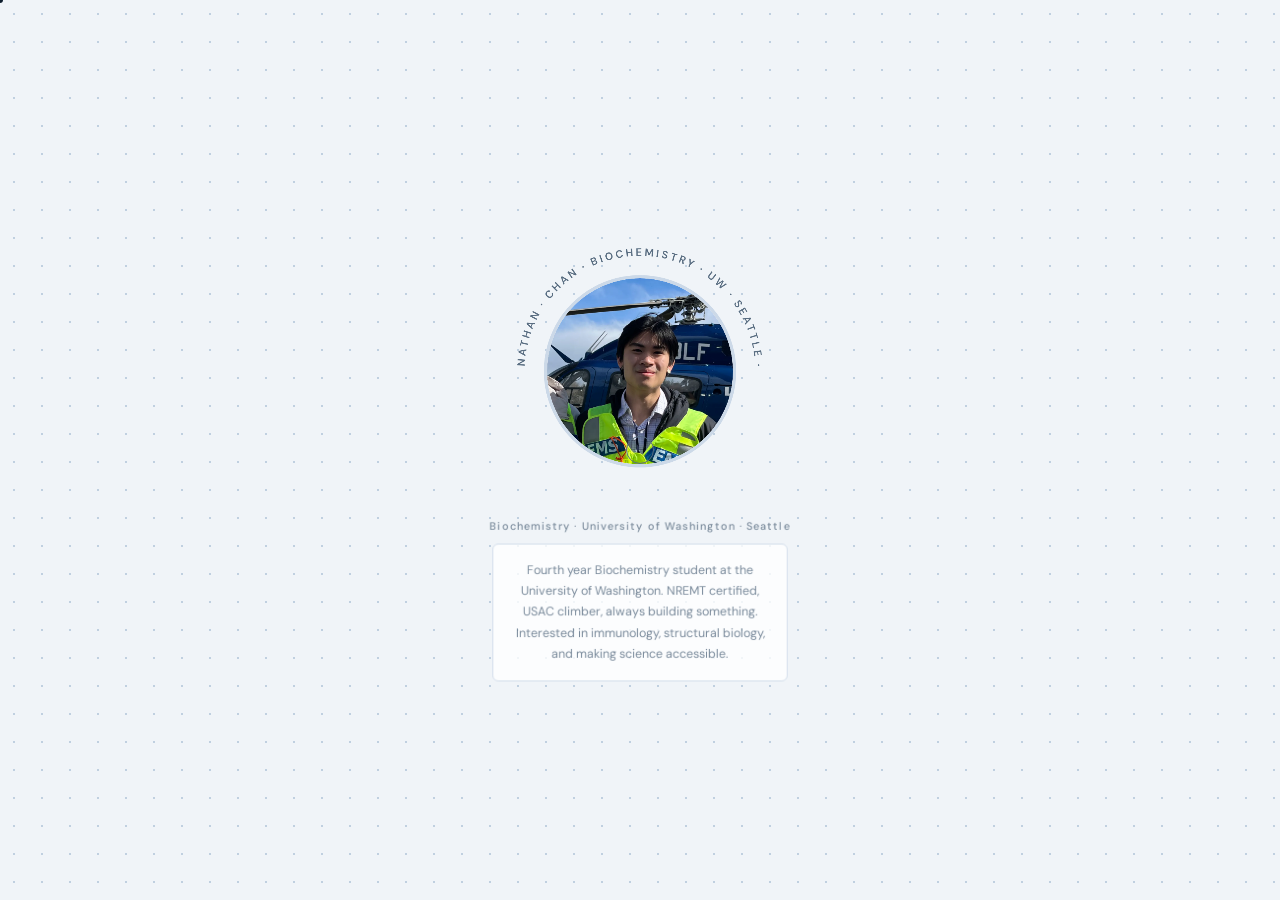
==== commit bbf2357a: "add blue marker" ====
--- a/index.html
+++ b/index.html
@@ -614,7 +614,7 @@
 
     <!-- ── DRAW TOOLS — hidden at canvas edges, found by exploring ──
          Pick up by clicking. Draw freely. Press ESC to put down.
-         Pencil: far left · Marker: far right · Eraser: far bottom
+         Pencil: far left · Red marker: far right+down · Blue marker: far left+down · Eraser: upper-right (visible)
     ── -->
 
     <!-- Pencil · far left, off screen — found by panning right -->
@@ -639,6 +639,19 @@
               fill="rgba(200,32,32,0.1)"/>
       </svg>
       <span class="draw-tool-label">marker</span>
+    </div>
+
+    <!-- Blue marker · lower-left, off screen — found by panning right + down -->
+    <div class="draw-tool" data-tool="marker-blue"
+         style="left:-680px; top:400px; transform:rotate(-12deg);"
+         onclick="handleToolClick(this)" onmousedown="event.stopPropagation()">
+      <svg width="36" height="36" viewBox="0 0 24 24" fill="none"
+           stroke="#1a6db5" stroke-width="2" stroke-linecap="round" stroke-linejoin="round">
+        <path d="M12 20h9"/>
+        <path d="M16.5 3.5a2.121 2.121 0 0 1 3 3L7 19l-4 1 1-4L16.5 3.5z"
+              fill="rgba(26,109,181,0.1)"/>
+      </svg>
+      <span class="draw-tool-label">blue marker</span>
     </div>
 
     <!-- Eraser · upper-right, visible on load — teases the draw system -->
@@ -1010,7 +1023,11 @@
       gsap.set('.orbit-card',     { opacity: 0, y: 8, scale: 0.97, boxShadow: '0 1px 0 rgba(180,200,220,0.3)' });
       // Lock pills via inline style so CSS :hover can't reveal them during the entrance
       gsap.set('.resume-pills',   { opacity: 0 });
-      gsap.set('.draw-tool[data-tool="eraser"]', { opacity: 0, scale: 0.7, rotation: 5 });
+      // Off-screen tools start hidden too — consistent system, invisible until panned to
+      gsap.set('.draw-tool[data-tool="pencil"]',      { opacity: 0, scale: 0.7, rotation: -20 });
+      gsap.set('.draw-tool[data-tool="marker"]',      { opacity: 0, scale: 0.7, rotation:  15 });
+      gsap.set('.draw-tool[data-tool="marker-blue"]', { opacity: 0, scale: 0.7, rotation: -12 });
+      gsap.set('.draw-tool[data-tool="eraser"]',      { opacity: 0, scale: 0.7, rotation:   5 });
       gsap.set(['#drag-hint', '#linkedin-link', '#email-link'], { opacity: 0 });
 
       gsap.timeline({ delay: 0.15, onComplete: startLiveCanvas })
@@ -1034,10 +1051,19 @@
           ],
           stagger: 0.14
         }, 1.3)
-        // Eraser appears after cards settle
+        // Eraser appears after cards settle (on-screen — visible teaser)
         .to('.draw-tool[data-tool="eraser"]', {
           opacity: 1, scale: 1, rotation: 5, duration: 0.5, ease: 'back.out(1.8)'
         }, 2.0)
+        // Off-screen tools animate in shortly after — invisible to user but
+        // ready and waiting the moment they start exploring
+        .to([
+          '.draw-tool[data-tool="pencil"]',
+          '.draw-tool[data-tool="marker"]',
+          '.draw-tool[data-tool="marker-blue"]'
+        ], {
+          opacity: 1, scale: 1, duration: 0.5, ease: 'back.out(1.8)', stagger: 0.15
+        }, 2.3)
         // Chrome last
         .to(['#drag-hint', '#linkedin-link', '#email-link'], {
           opacity: 1, duration: 0.4
@@ -1078,7 +1104,7 @@
     ───────────────────────────────────────── */
 
     // ── State ──
-    let activeTool       = null;  // 'pencil' | 'marker' | 'eraser' | null
+    let activeTool       = null;  // 'pencil' | 'marker' | 'marker-blue' | 'eraser' | null
     let isDrawing        = false;
     const strokes        = [];    // committed: { tool, points:[{x,y}] }
     let liveStroke       = null;  // in-progress stroke, not yet committed
@@ -1136,9 +1162,10 @@
 
     // ── Tool visual config ──
     const TOOL_CFG = {
-      pencil: { lw: 1.5,  color: '#0f1e2e',                 op: 'source-over',  alpha: 0.88 },
-      marker: { lw: 7,    color: '#c82020',                  op: 'source-over',  alpha: 0.45 },
-      eraser: { lw: 22,   color: 'rgba(0,0,0,1)',            op: 'destination-out', alpha: 1  }
+      pencil:      { lw: 1.5, color: '#0f1e2e',      op: 'source-over',     alpha: 0.88 },
+      marker:      { lw: 7,   color: '#c82020',       op: 'source-over',     alpha: 0.45 },
+      'marker-blue': { lw: 7, color: '#1a6db5',       op: 'source-over',     alpha: 0.45 },
+      eraser:      { lw: 22,  color: 'rgba(0,0,0,1)', op: 'destination-out', alpha: 1    }
     };
 
     // Cursor follower SVG + tip offset [offX, offY from top-left of div to drawing tip]
@@ -1149,6 +1176,10 @@
       },
       marker: {
         svg: `<svg width="26" height="26" viewBox="0 0 24 24" fill="none" stroke="#c82020" stroke-width="2" stroke-linecap="round" stroke-linejoin="round" style="filter:drop-shadow(0 1px 4px rgba(0,0,0,.25))"><path d="M12 20h9"/><path d="M16.5 3.5a2.121 2.121 0 0 1 3 3L7 19l-4 1 1-4L16.5 3.5z" fill="rgba(200,32,32,0.1)"/></svg>`,
+        ox: -3, oy: -23
+      },
+      'marker-blue': {
+        svg: `<svg width="26" height="26" viewBox="0 0 24 24" fill="none" stroke="#1a6db5" stroke-width="2" stroke-linecap="round" stroke-linejoin="round" style="filter:drop-shadow(0 1px 4px rgba(26,109,181,.3))"><path d="M12 20h9"/><path d="M16.5 3.5a2.121 2.121 0 0 1 3 3L7 19l-4 1 1-4L16.5 3.5z" fill="rgba(26,109,181,0.1)"/></svg>`,
         ox: -3, oy: -23
       },
       eraser: {
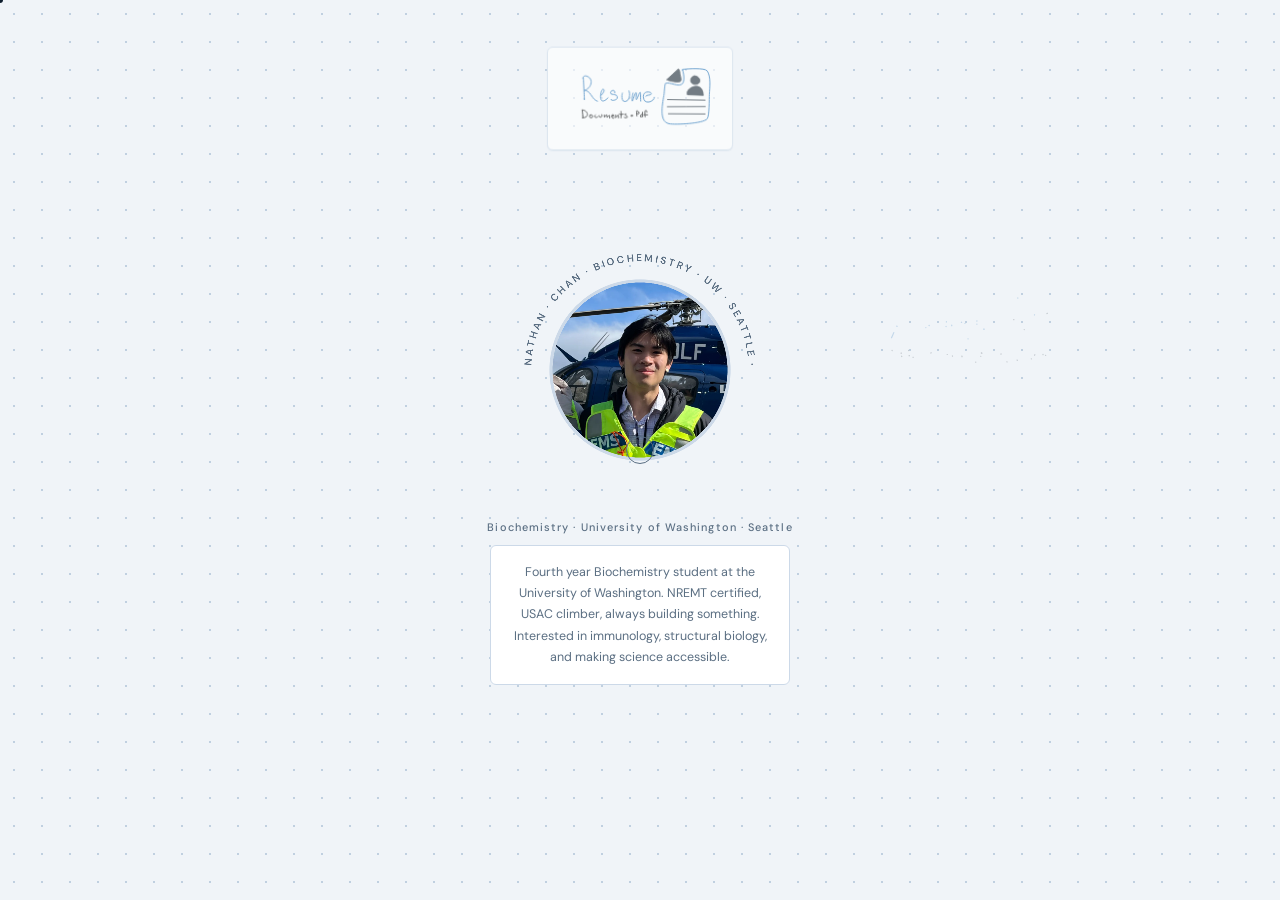
==== commit b2759201: "nav icon update" ====
--- a/index.html
+++ b/index.html
@@ -140,94 +140,41 @@
     }
 
     /* ── ORBIT CARDS ── */
+    /* Base: transparent anchor sized to the SVG artwork */
     .orbit-card {
       position: absolute;
-      width: 160px;
+      width: 192px;
+      height: 96px;
+      display: block;
+      line-height: 0;
+      text-decoration: none;
+      user-select: none;
+      cursor: none;
+    }
+    /* Drawn SVG cards: scale SVG to fill the larger container */
+    .orbit-card:not(.card-box) svg {
+      display: block;
+      width: 192px;
+      height: 96px;
+    }
+    /* Resume card keeps its box treatment — all other cards are transparent SVG anchors */
+    .orbit-card.card-box {
+      height: auto;
+      line-height: normal;
       padding: 0.85rem 1rem 0.8rem;
       background: var(--card);
       border: 1px solid var(--line);
       border-radius: var(--r-md);
-      text-decoration: none;
       color: var(--ink);
       /* transform intentionally omitted — GSAP owns it (float + press) */
       transition: border-color 0.2s, box-shadow 0.18s;
       box-shadow: 0 5px 0 rgba(180, 200, 220, 0.65);
-      user-select: none;
-      cursor: none;
-    }
-    .orbit-card:hover {
-      border-color: var(--accent);
-      /* bottom edge shrinks, blue glow appears — press feel via shadow alone */
-      box-shadow: 0 1px 0 rgba(26, 109, 181, 0.25), 0 6px 24px rgba(26, 109, 181, 0.1);
-    }
-    .orbit-card .card-label {
-      font-family: 'DM Sans', sans-serif;
-      font-size: 0.62rem;
-      font-weight: 600;
-      letter-spacing: 0.11em;
-      text-transform: uppercase;
-      color: var(--accent);
-      margin-bottom: 0.3rem;
-    }
-    .orbit-card .card-title {
-      font-family: 'Playfair Display', serif;
-      font-size: 1.05rem;
-      font-weight: 600;
-      color: var(--ink);
-      line-height: 1.2;
-    }
-    .orbit-card .card-sub {
-      font-family: 'DM Sans', sans-serif;
-      font-size: 0.68rem;
-      color: var(--muted);
-      margin-top: 0.28rem;
-      line-height: 1.4;
-    }
-
-    /* ── RESUME EXPAND ── */
-    /* Pills are a standalone sibling of the orbit card in #world.
-       translateY(-100% - gap) self-anchors them directly above the card.
-       Visibility is JS-controlled (mouseenter/mouseleave with 120ms delay). */
-    .resume-pills {
-      position: absolute;
-      width: 160px; /* matches card width so justify-content:center aligns correctly */
-      transform: translateY(calc(-100% - 0.55rem));
-      display: flex;
-      justify-content: center;
-      gap: 1.4rem;
-      opacity: 0;
-      pointer-events: none;
-    }
-    .resume-pill {
-      width: 54px; height: 54px;
-      border-radius: 50%;
-      border: 1px solid var(--line);
-      background: var(--card);
-      box-shadow: 0 3px 0 rgba(180,200,220,0.55);
-      display: flex;
-      flex-direction: column;
-      align-items: center;
-      justify-content: center;
-      gap: 3px;
-      text-decoration: none;
-      color: var(--muted);
-      font-family: 'DM Sans', sans-serif;
-      font-size: 0.52rem;
-      font-weight: 600;
-      letter-spacing: 0.07em;
-      text-transform: uppercase;
-      text-align: center;
-      cursor: none;
-      transition: border-color 0.18s, color 0.18s, box-shadow 0.18s, transform 0.18s;
-    }
-    .resume-pill svg {
-      flex-shrink: 0;
-    }
-    .resume-pill:hover {
-      border-color: var(--accent);
-      color: var(--accent);
-      box-shadow: 0 1px 0 rgba(26,109,181,0.2), 0 4px 16px rgba(26,109,181,0.1);
-      transform: translateY(-2px);
+    }
+    /* SVG inside the resume box scales to fill the padded content area */
+    .orbit-card.card-box svg {
+      display: block;
+      width: 100%;
+      height: auto;
     }
 
     /* ── DRAG HINT ── */
@@ -551,65 +498,230 @@
            Gallery    198°  → (-342, -111) left: -422, top: -156
     ── -->
 
-    <!-- Resume · 12 o'clock -->
-    <!-- Pills: same left/top as the card. translateY(-100% - gap) pulls them above. -->
-    <div class="resume-pills" style="left:-80px; top:-405px;">
-      <a class="resume-pill" href="download/nathan-chan-resume.pdf" target="_blank" rel="noopener">
-        <svg width="14" height="14" viewBox="0 0 24 24" fill="none" stroke="currentColor"
-             stroke-width="2" stroke-linecap="round" stroke-linejoin="round">
-          <path d="M21 15v4a2 2 0 0 1-2 2H5a2 2 0 0 1-2-2v-4"/>
-          <polyline points="7 10 12 15 17 10"/>
-          <line x1="12" y1="15" x2="12" y2="3"/>
-        </svg>
-        Resume
-      </a>
-      <a class="resume-pill" href="download/nathan-chan-transcript.pdf" target="_blank" rel="noopener">
-        <svg width="14" height="14" viewBox="0 0 24 24" fill="none" stroke="currentColor"
-             stroke-width="2" stroke-linecap="round" stroke-linejoin="round">
-          <path d="M21 15v4a2 2 0 0 1-2 2H5a2 2 0 0 1-2-2v-4"/>
-          <polyline points="7 10 12 15 17 10"/>
-          <line x1="12" y1="15" x2="12" y2="3"/>
-        </svg>
-        Transcript
-      </a>
-    </div>
-    <a class="orbit-card" href="download/nathan-chan-resume.pdf" target="_blank"
-       style="left:-80px; top:-405px;">
-      <div class="card-label">Document</div>
-      <div class="card-title">Resume</div>
-      <div class="card-sub">PDF · Updated 2026</div>
+    <!-- Resume · 12 o'clock — keeps box treatment, SVG replaces text -->
+    <a class="orbit-card card-box" href="download/nathan-chan-resume.pdf" target="_blank"
+       style="left:-96px; top:-413px;">
+      <svg height="80" stroke-miterlimit="10" style="fill-rule:nonzero;clip-rule:evenodd;stroke-linecap:round;stroke-linejoin:round;" viewBox="0 0 160 80" width="160" xmlns="http://www.w3.org/2000/svg"><g>
+<path d="M20.8488 17.4009C20.8488 19.9669 22.55 47.7847 21.6845 39.1303" fill="none" opacity="1" stroke="#1a6db5" stroke-linecap="round" stroke-linejoin="round" stroke-width="1"/>
+<path d="M20.2916 18.0973C20.2916 12.6839 28.3277 15.9656 28.9277 20.4653C29.4572 24.4366 27.2122 27.8876 23.7739 29.7978C23.1322 30.1543 21.6845 30.4943 21.6845 30.4943C21.6845 30.4943 23.6082 30.6596 24.4704 31.0514C29.479 33.3281 29.8461 39.9008 35.4744 41.7769" fill="none" opacity="1" stroke="#1a6db5" stroke-linecap="round" stroke-linejoin="round" stroke-width="1"/>
+<path d="M39.3745 35.3695C38.238 37.6426 45.3916 29.3799 41.1853 29.3799C38.813 29.3799 35.4363 49.4759 46.6177 38.2946" fill="none" opacity="1" stroke="#1a6db5" stroke-linecap="round" stroke-linejoin="round" stroke-width="1"/>
+<path d="M53.5823 33.1408C54.4809 28.6474 48.6879 30.6575 49.1249 33.2801C49.5589 35.8841 57.6572 33.3649 56.0895 38.8517C55.6167 40.5065 49.6821 42.0608 49.6821 39.9661" fill="none" opacity="1" stroke="#1a6db5" stroke-linecap="round" stroke-linejoin="round" stroke-width="1"/>
+<path d="M61.6612 32.7229C61.6612 32.4326 61.104 35.3287 61.104 36.0659C61.104 38.0392 61.0556 42.0554 64.0291 42.0554C69.0783 42.0554 70.1902 34.459 68.4865 31.0514" fill="none" opacity="1" stroke="#1a6db5" stroke-linecap="round" stroke-linejoin="round" stroke-width="1"/>
+<path d="M72.6652 33.2801C72.2604 34.0896 71.2764 40.9452 71.9687 41.6376C72.3099 41.9788 75.048 31.902 76.0082 32.8622C76.8242 33.6783 75.3652 39.8446 76.1475 40.1054C77.4157 40.5281 80.6048 26.6772 80.6048 35.2302C80.6048 36.2516 80.6048 37.2731 80.6048 38.2946C80.6048 39.4185 80.7441 40.5155 80.7441 41.6376" fill="none" opacity="1" stroke="#1a6db5" stroke-linecap="round" stroke-linejoin="round" stroke-width="1"/>
+<path d="M85.8979 36.6231C87.1448 34.7527 90.0422 35.961 91.3302 34.673C94.2086 31.7946 80.6202 29.1784 83.9478 39.8268C85.5669 45.0079 94.9518 42.3122 94.9518 37.7374" fill="none" opacity="1" stroke="#1a6db5" stroke-linecap="round" stroke-linejoin="round" stroke-width="1"/>
+<path d="M108.218 19.096C111.985 15.9664 115.347 12.2047 119.061 9.02091C119.44 8.69617 119.814 7.78601 120.417 8.38839C121.513 9.48418 121.665 12.5165 121.862 13.9003C122.059 15.2774 123.62 19.643 122.314 20.9484C120.4 22.8623 106.886 20.2025 108.218 19.096Z" fill="#222e39" fill-rule="nonzero" opacity="1" stroke="#222e39" stroke-linecap="round" stroke-linejoin="round" stroke-width="1"/>
+<path d="M124.347 9.20163C123.87 8.20081 125.488 8.48871 126.29 8.38839C130.349 7.88099 147.463 6.91055 149.874 9.9245C154.283 15.4357 152.63 28.4388 152.314 34.7734C152.086 39.3177 152.561 56.8223 150.055 60.1645C146.322 65.1411 116.648 66.5673 110.387 65.315C98.6274 62.9631 104.145 42.2361 105.146 34.2313C105.238 33.4943 105.948 23.5292 106.592 23.2074C111.112 20.947 120.631 28.0219 124.483 23.2074C126.697 20.44 125.745 12.1358 124.347 9.20163Z" fill="none" opacity="1" stroke="#1a6db5" stroke-linecap="round" stroke-linejoin="round" stroke-width="1"/>
+<path d="M136.834 15.4781C131.263 15.9459 131.272 25.0805 138.598 24.1233C145.168 23.265 142.518 15.0008 136.834 15.4781Z" fill="#222e39" fill-rule="nonzero" opacity="1" stroke="#222e39" stroke-linecap="round" stroke-linejoin="round" stroke-width="1"/>
+<path d="M129.425 34.8638C126.408 27.6048 145.989 19.2371 145.989 35.677" fill="#222e39" fill-rule="nonzero" opacity="1" stroke="#222e39" stroke-linecap="round" stroke-linejoin="round" stroke-width="1"/>
+<path d="M130.056 35.0445C135.086 35.0445 140.339 35.5867 145.268 35.5867" fill="none" opacity="1" stroke="#222e39" stroke-linecap="round" stroke-linejoin="round" stroke-width="1"/>
+<path d="M108.745 40.0638C121.86 40.0638 134.941 40.6919 147.937 40.6919" fill="none" opacity="1" stroke="#222e39" stroke-linecap="round" stroke-linejoin="round" stroke-width="1"/>
+<path d="M108.557 47.5378C121.751 47.5378 134.93 47.3494 148.125 47.3494" fill="none" opacity="1" stroke="#222e39" stroke-linecap="round" stroke-linejoin="round" stroke-width="1"/>
+<path d="M109.688 54.8862C122.398 54.8862 135.284 55.1375 147.937 55.1375" fill="none" opacity="1" stroke="#222e39" stroke-linecap="round" stroke-linejoin="round" stroke-width="1"/>
+<path d="M19.7789 51.8191C19.7789 53.6865 21.1898 61.4961 20.1541 57.3534" fill="none" opacity="1" stroke="#000000" stroke-linecap="round" stroke-linejoin="round" stroke-width="1"/>
+<path d="M19.4975 50.8811C25.9473 50.8811 27.9404 59.2295 19.8727 59.2295" fill="none" opacity="1" stroke="#000000" stroke-linecap="round" stroke-linejoin="round" stroke-width="1"/>
+<path d="M27.7052 56.3685C26.2318 57.9218 28.4745 60.2893 30.0972 58.6667C31.6435 57.1203 29.1732 54.8209 27.7052 56.3685Z" fill="none" opacity="1" stroke="#000000" stroke-linecap="round" stroke-linejoin="round" stroke-width="1"/>
+<path d="M33.3802 56.0402C32.3697 56.0402 31.893 60.7212 35.8191 58.1039" fill="none" opacity="1" stroke="#000000" stroke-linecap="round" stroke-linejoin="round" stroke-width="1"/>
+<path d="M37.3199 56.7906C36.3891 59.5831 41.7973 58.9917 40.2278 55.8526" fill="none" opacity="1" stroke="#000000" stroke-linecap="round" stroke-linejoin="round" stroke-width="1"/>
+<path d="M42.8805 55.7603C42.568 54.8228 42.9241 58.7247 42.9241 58.7247C42.9241 58.7247 44.0529 55.9194 45.191 56.1091C46.068 56.2552 45.0854 59.3534 45.7141 58.7247C47.6705 56.7682 48.2861 54.4241 48.2861 59.335" fill="none" opacity="1" stroke="#000000" stroke-linecap="round" stroke-linejoin="round" stroke-width="1"/>
+<path d="M50.8582 57.2861C51.3336 57.0484 52.0357 57.1117 52.5583 57.1117C52.8519 57.1117 51.7414 54.3427 50.7274 56.3706C49.6829 58.4596 51.5365 61.0318 53.2994 58.6811" fill="none" opacity="1" stroke="#000000" stroke-linecap="round" stroke-linejoin="round" stroke-width="1"/>
+<path d="M54.5637 56.2398C54.8443 57.0818 54.0669 59.5266 54.6944 58.8991C56.4508 57.1427 57.4845 53.4179 57.4845 59.117" fill="none" opacity="1" stroke="#000000" stroke-linecap="round" stroke-linejoin="round" stroke-width="1"/>
+<path d="M60.0565 52.2292C60.0565 51.5568 60.2745 53.5621 60.2745 54.2345C60.2745 55.6151 60.3034 56.9988 60.2309 58.376C60.2178 58.6244 60.3023 60.2903 60.1437 59.8146" fill="none" opacity="1" stroke="#000000" stroke-linecap="round" stroke-linejoin="round" stroke-width="1"/>
+<path d="M58.3999 55.2372C59.0214 55.8586 61.724 55.3244 62.5849 55.3244C62.7146 55.3244 62.9803 55.4146 62.8029 55.2372" fill="none" opacity="1" stroke="#000000" stroke-linecap="round" stroke-linejoin="round" stroke-width="1"/>
+<path d="M65.6365 55.3244C65.1157 54.8035 64.6095 54.6163 64.1979 55.5423C63.693 56.6785 68.626 57.5062 66.0725 58.8991C65.4167 59.2567 64.1812 59.2747 63.6312 58.7247" fill="none" opacity="1" stroke="#000000" stroke-linecap="round" stroke-linejoin="round" stroke-width="1"/>
+<path d="M70.9105 56.7857C70.752 57.8956 72.2819 57.6903 72.4629 56.7857C72.6004 56.0982 71.0295 55.9522 70.9105 56.7857Z" fill="none" opacity="1" stroke="#000000" stroke-linecap="round" stroke-linejoin="round" stroke-width="1"/>
+<path d="M76.6402 52.8906C76.1571 53.8569 76.8096 58.4064 76.8096 57.7453" fill="none" opacity="1" stroke="#000000" stroke-linecap="round" stroke-linejoin="round" stroke-width="1"/>
+<path d="M76.1886 52.2132C77.0827 49.5308 82.2772 56.6513 76.5838 54.7535" fill="none" opacity="1" stroke="#000000" stroke-linecap="round" stroke-linejoin="round" stroke-width="1"/>
+<path d="M81.8336 55.8825C81.2901 53.1645 78.6465 61.1583 82.3417 57.4631" fill="none" opacity="1" stroke="#000000" stroke-linecap="round" stroke-linejoin="round" stroke-width="1"/>
+<path d="M82.5675 52.4954C82.4952 52.2061 82.4853 54.1204 82.511 54.5841C82.575 55.7356 82.6804 56.8716 82.6804 58.0276" fill="none" opacity="1" stroke="#000000" stroke-linecap="round" stroke-linejoin="round" stroke-width="1"/>
+<path d="M87.14 53.2858C87.14 52.0313 86.1615 50.087 85.2207 52.1567C84.5316 53.6727 85.5672 59.2444 85.4465 58.7614" fill="none" opacity="1" stroke="#000000" stroke-linecap="round" stroke-linejoin="round" stroke-width="1"/>
+<path d="M83.9788 55.9389C85.2753 55.9389 86.589 55.9954 87.8738 55.9954" fill="none" opacity="1" stroke="#000000" stroke-linecap="round" stroke-linejoin="round" stroke-width="1"/>
+</g></svg>
     </a>
 
-    <!-- Activities · 2 o'clock -->
+    <!-- Activities · 2 o'clock — transparent SVG anchor -->
     <a class="orbit-card" href="activities.html"
-       style="left:262px; top:-156px;">
-      <div class="card-label">Life</div>
-      <div class="card-title">Activities</div>
-      <div class="card-sub">Climbing, EMT & more</div>
+       style="left:246px; top:-164px;">
+      <svg height="80" stroke-miterlimit="10" style="fill-rule:nonzero;clip-rule:evenodd;stroke-linecap:round;stroke-linejoin:round;" viewBox="0 0 160 80" width="160" xmlns="http://www.w3.org/2000/svg"><g>
+<path d="M4.59663 43.1085C7.98956 36.4137 9.43945 28.8376 13.0947 22.2809C13.163 22.1583 15.8714 16.3986 16.0467 16.4562C17.4293 16.9109 17.6748 22.122 17.8358 23.0751C18.7187 28.3015 19.0356 33.5464 20.3405 38.6958C20.5755 39.6234 22.6273 46.4734 21.4139 44.0792" fill="none" opacity="1" stroke="#1a6db5" stroke-linecap="round" stroke-linejoin="round" stroke-width="1"/>
+<path d="M8.90847 33.51C8.89945 33.5055 16.9197 33.7792 17.2924 33.0336" fill="none" opacity="1" stroke="#1a6db5" stroke-linecap="round" stroke-linejoin="round" stroke-width="1"/>
+<path d="M33.2029 34.6532C33.2029 28.5068 25.809 32.3895 26.1528 39.6074C26.3587 43.9324 34.1556 46.341 34.1556 42.275" fill="none" opacity="1" stroke="#1a6db5" stroke-linecap="round" stroke-linejoin="round" stroke-width="1"/>
+<path d="M38.824 21.2198C38.638 20.6619 38.9843 25.3071 39.0145 26.3645C39.074 28.4461 41.6469 47.951 39.872 43.5136" fill="none" opacity="1" stroke="#1a6db5" stroke-linecap="round" stroke-linejoin="round" stroke-width="1"/>
+<path d="M35.9658 32.7478C35.2199 33.1208 38.8313 33.2597 39.2051 33.2241C41.4365 33.0116 43.6246 32.6525 45.8741 32.6525" fill="none" opacity="1" stroke="#1a6db5" stroke-linecap="round" stroke-linejoin="round" stroke-width="1"/>
+<path d="M50.3467 29.9717C50.3467 29.8998 50.3467 29.8279 50.3467 29.7559" fill="none" opacity="1" stroke="#1a6db5" stroke-linecap="round" stroke-linejoin="round" stroke-width="1"/>
+<path d="M50.0516 33.6403C50.0516 36.7504 49.8546 40.7606 50.5435 43.7829" fill="none" opacity="1" stroke="#1a6db5" stroke-linecap="round" stroke-linejoin="round" stroke-width="1"/>
+<path d="M54.7742 32.5613C54.7742 45.2355 59.4967 48.9938 59.4967 33.7482" fill="none" opacity="1" stroke="#1a6db5" stroke-linecap="round" stroke-linejoin="round" stroke-width="1"/>
+<path d="M62.8419 30.2954C62.9075 30.2595 62.9731 30.2235 63.0387 30.1875" fill="none" opacity="1" stroke="#1a6db5" stroke-linecap="round" stroke-linejoin="round" stroke-width="1"/>
+<path d="M63.7743 32.5613C63.7743 35.2517 62.8419 37.9113 62.8419 40.5997C62.8419 41.7107 62.8419 45.0437 62.8419 43.9327" fill="none" opacity="1" stroke="#1a6db5" stroke-linecap="round" stroke-linejoin="round" stroke-width="1"/>
+<path d="M65.7935 31.2665C67.2436 31.2665 68.7294 30.6191 70.2209 30.6191C70.5241 30.6191 72.0248 30.5112 71.6967 30.5112" fill="none" opacity="1" stroke="#1a6db5" stroke-linecap="round" stroke-linejoin="round" stroke-width="1"/>
+<path d="M68.7451 23.174C67.9059 21.3333 69.3579 27.2706 69.237 29.3243C69.0444 32.5993 68.7093 35.8729 68.45 39.1432C68.3749 40.0896 68.1 44.5505 68.3516 43.9987" fill="none" opacity="1" stroke="#1a6db5" stroke-linecap="round" stroke-linejoin="round" stroke-width="1"/>
+<path d="M75.6322 29.2164C75.6978 29.1805 75.7634 29.1445 75.829 29.1085" fill="none" opacity="1" stroke="#1a6db5" stroke-linecap="round" stroke-linejoin="round" stroke-width="1"/>
+<path d="M75.7306 31.806C75.7306 34.9857 76.0258 40.0968 75.6322 43.8566" fill="none" opacity="1" stroke="#1a6db5" stroke-linecap="round" stroke-linejoin="round" stroke-width="1"/>
+<path d="M81.3386 36.0141C87.3095 36.0141 80.9644 27.8706 79.9612 36.122C79.3766 40.9305 83.8209 46.323 86.4548 40.5459" fill="none" opacity="1" stroke="#1a6db5" stroke-linecap="round" stroke-linejoin="round" stroke-width="1"/>
+<path d="M91.6693 33.3166C90.8604 29.7682 87.7061 33.411 88.2257 35.6904C88.8522 38.4385 93.6543 35.0487 94.2273 38.8195C94.909 43.3048 91.9584 43.402 89.308 41.9486" fill="none" opacity="1" stroke="#1a6db5" stroke-linecap="round" stroke-linejoin="round" stroke-width="1"/>
+<path d="M5.14413 53.8306C4.59505 52.7325 5.05432 56.2851 5.05432 57.5128C5.05432 58.8418 4.63665 60.555 5.14413 61.8237C5.35037 62.3393 10.7409 62.2728 11.6105 62.2728" fill="none" opacity="1" stroke="#222e39" stroke-linecap="round" stroke-linejoin="round" stroke-width="1"/>
+<path d="M13.1373 58.7702C12.4501 56.7087 13.9943 62.868 13.5863 61.6441" fill="none" opacity="1" stroke="#222e39" stroke-linecap="round" stroke-linejoin="round" stroke-width="1"/>
+<path d="M12.5984 56.1657C12.8253 55.9387 12.8537 56.0239 12.5984 55.8963" fill="none" opacity="1" stroke="#222e39" stroke-linecap="round" stroke-linejoin="round" stroke-width="1"/>
+<path d="M18.7852 53.8414C18.7852 49.5945 17.1684 53.219 17.2921 55.8162C17.356 57.1581 17.6323 58.4867 17.8219 59.8138C17.8514 60.0201 18.1643 62.5592 18.0146 62.5592" fill="none" opacity="1" stroke="#222e39" stroke-linecap="round" stroke-linejoin="round" stroke-width="1"/>
+<path d="M16.1361 57.6464C15.51 58.1762 18.3443 58.0317 19.4595 58.0317" fill="none" opacity="1" stroke="#222e39" stroke-linecap="round" stroke-linejoin="round" stroke-width="1"/>
+<path d="M22.5421 59.4285C26.4884 58.4419 22.7847 57.5372 22.1086 58.7542C20.7633 61.1756 23.4435 63.3917 25.432 61.4033" fill="none" opacity="1" stroke="#222e39" stroke-linecap="round" stroke-linejoin="round" stroke-width="1"/>
+<path d="M31.284 58.7301C30.2714 59.3237 31.154 61.2202 32.464 59.9102C33.248 59.1262 32.1313 58.2335 31.284 58.7301Z" fill="none" opacity="1" stroke="#222e39" stroke-linecap="round" stroke-linejoin="round" stroke-width="1"/>
+<path d="M37.5826 55.5982C35.4653 58.725 38.9453 63.8504 41.7116 60.0467C43.622 57.4199 39.1833 53.2343 37.5826 55.5982Z" fill="none" opacity="1" stroke="#222e39" stroke-linecap="round" stroke-linejoin="round" stroke-width="1"/>
+<path d="M44.1202 58.9161C44.0572 58.6642 44.0764 60.9582 45.644 60.784C46.6215 60.6754 46.8217 58.9141 46.2339 58.3263" fill="none" opacity="1" stroke="#222e39" stroke-linecap="round" stroke-linejoin="round" stroke-width="1"/>
+<path d="M48.2001 57.3923C49.1835 57.3923 50.1144 57.0974 51.1002 57.0974" fill="none" opacity="1" stroke="#222e39" stroke-linecap="round" stroke-linejoin="round" stroke-width="1"/>
+<path d="M49.1832 54.7871C49.1832 54.0982 49.2577 56.1631 49.2815 56.8516C49.3106 57.6973 49.9205 62.8724 49.9205 61.5214" fill="none" opacity="1" stroke="#222e39" stroke-linecap="round" stroke-linejoin="round" stroke-width="1"/>
+<path d="M52.919 59.1619C54.3656 64.9487 53.6353 54.8436 55.4259 58.4246" fill="none" opacity="1" stroke="#222e39" stroke-linecap="round" stroke-linejoin="round" stroke-width="1"/>
+<path d="M58.0802 58.9161C61.7646 58.9161 58.1755 57.102 57.687 57.8347C56.4002 59.765 58.5205 62.31 60.3414 60.4891" fill="none" opacity="1" stroke="#222e39" stroke-linecap="round" stroke-linejoin="round" stroke-width="1"/>
+<path d="M63.3398 58.9161C63.3398 56.6109 61.4159 58.0141 62.2092 59.9975C62.4976 60.7185 63.2192 60.8732 63.4381 59.9975C63.8558 58.3267 63.5366 59.8011 64.4704 60.7349" fill="none" opacity="1" stroke="#222e39" stroke-linecap="round" stroke-linejoin="round" stroke-width="1"/>
+<path d="M67.4197 58.3263C66.4988 56.4845 64.9362 61.6817 67.9112 60.1942" fill="none" opacity="1" stroke="#222e39" stroke-linecap="round" stroke-linejoin="round" stroke-width="1"/>
+<path d="M70.1232 54.443C70.1232 55.2804 70.2834 56.1131 70.3198 56.9499C70.3433 57.49 70.339 58.0324 70.369 58.5721C70.6199 63.0879 70.3296 57.8957 72.2369 58.2771C73.3295 58.4957 73.3674 62.5373 73.3674 61.423" fill="none" opacity="1" stroke="#222e39" stroke-linecap="round" stroke-linejoin="round" stroke-width="1"/>
+<path d="M75.2845 61.3247C76.066 61.7155 75.6215 63.4384 74.7438 63.4384" fill="none" opacity="1" stroke="#222e39" stroke-linecap="round" stroke-linejoin="round" stroke-width="1"/>
+<path d="M100.876 60.9384C101.649 61.2882 101.692 63.0217 100.807 63.2184" fill="none" opacity="1" stroke="#222e39" stroke-linecap="round" stroke-linejoin="round" stroke-width="1"/>
+<path d="M109.419 61.9614C108.935 60.8606 102.807 56.7279 105.355 55.061C108.132 53.2437 105.629 61.3733 106.002 61.6967C107.795 63.2526 111.301 59.3233 109.686 58.452" fill="none" opacity="1" stroke="#222e39" stroke-linecap="round" stroke-linejoin="round" stroke-width="1"/>
+<path d="M115.551 56.3721C115.551 56.7938 115.626 57.2572 115.648 57.6923C115.957 63.8652 116.126 54.6981 117.6 56.0851C118.034 56.4943 118.139 60.1031 118.429 60.1031C119.545 60.1031 118.408 56.6296 119.502 56.3721C121.027 56.0133 120.899 59.7311 121.112 60.7345" fill="none" opacity="1" stroke="#222e39" stroke-linecap="round" stroke-linejoin="round" stroke-width="1"/>
+<path d="M124.063 57.362C122.672 58.235 124.21 62.8227 126.629 59.9763C128.06 58.2932 125.509 56.4544 124.063 57.362Z" fill="none" opacity="1" stroke="#222e39" stroke-linecap="round" stroke-linejoin="round" stroke-width="1"/>
+<path d="M128.481 57.2997C129.847 63.7286 128.195 53.9762 130.862 57.113" fill="none" opacity="1" stroke="#222e39" stroke-linecap="round" stroke-linejoin="round" stroke-width="1"/>
+<path d="M133.084 57.7977C132.667 57.3073 134.939 57.0575 134.935 57.0507C132.622 52.5153 130.893 64.919 135.835 59.1048" fill="none" opacity="1" stroke="#222e39" stroke-linecap="round" stroke-linejoin="round" stroke-width="1"/>
+<path d="M79.9305 56.037C79.7682 55.2105 79.7859 57.7155 79.6979 58.5531C79.4163 61.2354 78.727 63.4703 82.0548 62.7115C82.4748 62.6158 84.604 62.585 84.7474 62.0666" fill="none" opacity="1" stroke="#222e39" stroke-linecap="round" stroke-linejoin="round" stroke-width="1"/>
+<path d="M78.9094 58.5336C80.3921 58.5703 84.6936 58.0157 83.2641 57.6204" fill="none" opacity="1" stroke="#222e39" stroke-linecap="round" stroke-linejoin="round" stroke-width="1"/>
+<path d="M79.4388 55.9011C79.3301 55.3476 83.0316 54.9968 83.5032 54.8415" fill="none" opacity="1" stroke="#222e39" stroke-linecap="round" stroke-linejoin="round" stroke-width="1"/>
+<path d="M86.7478 56.268C87.2139 54.5822 87.3661 63.1758 86.8188 61.5146C86.3112 59.9738 87.0427 57.9909 86.9152 56.3804C86.7258 53.9885 87.8059 57.1812 88.4257 57.8567C88.593 58.039 88.908 58.4346 89.2012 58.402C90.8647 58.217 91.3279 52.2778 91.508 57.7165C91.5299 58.3779 91.627 59.0279 91.6913 59.686C91.7406 60.1908 91.8343 60.8438 91.6966 61.3416" fill="none" opacity="1" stroke="#222e39" stroke-linecap="round" stroke-linejoin="round" stroke-width="1"/>
+<path d="M95.7843 56.8479C96.5116 54.2174 93.4736 56.3295 93.7783 57.8811C93.8276 58.1323 102.37 61.9956 95.6539 62.105C94.9871 62.1158 94.3569 62.0736 93.691 62.0254" fill="none" opacity="1" stroke="#222e39" stroke-linecap="round" stroke-linejoin="round" stroke-width="1"/>
+<path d="M106.487 27.9489C107.955 31.8425 113.471 37.9524 118.158 34.8671C121.253 32.829 122.465 29.3264 123.515 25.7429" fill="none" opacity="1" stroke="#222e39" stroke-linecap="round" stroke-linejoin="round" stroke-width="1"/>
+<path d="M115.193 36.2355C115.193 51.3955 133.785 50.6996 136.468 36.4685C136.776 34.8326 137.411 31.9625 136.534 30.4117" fill="none" opacity="1" stroke="#222e39" stroke-linecap="round" stroke-linejoin="round" stroke-width="1"/>
+<path d="M134.53 22.7432C131.37 23.7327 130.291 33.2122 138.846 29.4302C141.292 28.3487 141.189 25.7661 140.248 24.2566C139.178 22.5379 136.932 21.9906 134.53 22.7432Z" fill="none" opacity="1" stroke="#222e39" stroke-linecap="round" stroke-linejoin="round" stroke-width="1"/>
+<path d="M106.039 26.5982C104.605 22.2948 102.741 9.99665 109.968 9.99665" fill="none" opacity="1" stroke="#1a6db5" stroke-linecap="round" stroke-linejoin="round" stroke-width="1"/>
+<path d="M118.55 9.10705C123.217 9.10705 123.869 15.4914 123.869 18.9238C123.869 20.1315 123.762 21.3335 123.762 22.5292C123.762 22.9175 123.659 24.2706 123.762 24.0641" fill="none" opacity="1" stroke="#1a6db5" stroke-linecap="round" stroke-linejoin="round" stroke-width="1"/>
+<path d="M110.554 8.92856C109.537 10.3666 111.411 11.9978 112.481 10.5706C113.413 9.32897 111.429 7.69095 110.554 8.92856Z" fill="#1a6db5" fill-rule="nonzero" opacity="1" stroke="#1a6db5" stroke-linecap="round" stroke-linejoin="round" stroke-width="1"/>
+<path d="M118.193 8.71438C117.992 8.05318 117.397 7.97403 117.097 7.94858C116.453 7.89385 115.834 8.40339 116.141 9.47532C116.262 9.8997 116.64 10.3193 116.867 10.3928C117.534 10.6094 118.508 9.74785 118.193 8.71438Z" fill="#1a6db5" fill-rule="nonzero" opacity="1" stroke="#1a6db5" stroke-linecap="round" stroke-linejoin="round" stroke-width="1"/>
+<path d="M135.845 25.2083C134.809 25.5796 135.347 28.6051 137.109 27.4836C138.55 26.5666 137.57 24.5904 135.845 25.2083Z" fill="#1a6db5" fill-rule="nonzero" opacity="1" stroke="#1a6db5" stroke-linecap="round" stroke-linejoin="round" stroke-width="1"/>
+</g></svg>
     </a>
 
-    <!-- Dev Blog · 5 o'clock -->
+    <!-- Dev Blog · 5 o'clock — transparent SVG anchor -->
     <a class="orbit-card" href="devblog.html"
-       style="left:192px; top:290px;">
-      <div class="card-label">Projects</div>
-      <div class="card-title">Dev Blog</div>
-      <div class="card-sub">Building in public</div>
+       style="left:176px; top:282px;">
+      <svg height="80" stroke-miterlimit="10" style="fill-rule:nonzero;clip-rule:evenodd;stroke-linecap:round;stroke-linejoin:round;" viewBox="0 0 160 80" width="160" xmlns="http://www.w3.org/2000/svg"><g>
+<path d="M8.08159 19.5186C7.39504 17.4589 8.32304 23.8541 8.42391 26.0228C8.53749 28.4647 10.8983 43.3076 10.4779 39.9441" fill="none" opacity="1" stroke="#1a6db5" stroke-linecap="round" stroke-linejoin="round" stroke-width="1"/>
+<path d="M8.42391 18.4916C25.2829 18.4916 25.2691 44.0412 11.619 40.6287" fill="none" opacity="1" stroke="#1a6db5" stroke-linecap="round" stroke-linejoin="round" stroke-width="1"/>
+<path d="M24.285 36.4067C30.7628 36.4067 25.1045 28.4088 23.7145 36.749C23.5226 37.9005 23.5273 38.8851 24.0568 39.9441C25.598 43.0265 30.4514 41.2999 31.3598 38.5748" fill="none" opacity="1" stroke="#1a6db5" stroke-linecap="round" stroke-linejoin="round" stroke-width="1"/>
+<path d="M32.8432 33.4399C33.9065 35.2121 35.9115 43.9099 37.2934 39.4876C37.9431 37.4085 39.005 35.2918 39.005 33.0975" fill="none" opacity="1" stroke="#1a6db5" stroke-linecap="round" stroke-linejoin="round" stroke-width="1"/>
+<path d="M49.6172 19.5186C49.6172 18.0712 49.8454 22.4074 49.8454 23.8547C49.8454 28.0495 49.9765 32.2322 50.4159 36.4067C50.5003 37.2087 51.0341 41.5604 51.1006 41.4275" fill="none" opacity="1" stroke="#1a6db5" stroke-linecap="round" stroke-linejoin="round" stroke-width="1"/>
+<path d="M50.9865 21.002C51.5258 19.384 57.5435 18.8699 57.9471 20.8879C58.5959 24.1318 56.3083 28.5295 53.8392 30.5871C53.6985 30.7044 52.2539 31.8668 52.1275 31.6141C52.0176 31.3943 57.0176 30.841 57.9471 31.9565C61.5037 36.2244 57.2098 44.7103 51.557 41.8839" fill="none" opacity="1" stroke="#1a6db5" stroke-linecap="round" stroke-linejoin="round" stroke-width="1"/>
+<path d="M63.3102 20.2033C63.3102 18.4899 63.5384 23.6248 63.5384 25.3381C63.5384 29.0193 64.0302 32.6287 64.2231 36.2926C64.2797 37.3693 64.6416 41.3128 64.6795 41.1993" fill="none" opacity="1" stroke="#1a6db5" stroke-linecap="round" stroke-linejoin="round" stroke-width="1"/>
+<path d="M69.8144 32.584C68.0102 33.8562 68.6605 41.3676 72.0966 40.7428C79.8147 39.3395 74.1769 29.5079 69.8144 32.584Z" fill="none" opacity="1" stroke="#1a6db5" stroke-linecap="round" stroke-linejoin="round" stroke-width="1"/>
+<path d="M82.4805 33.4399C82.4805 29.8418 75.7923 34.9822 78.4867 38.5748C81.1188 42.0843 86.2002 36.1326 84.1921 34.1245C82.9893 32.9217 84.885 37.4586 85.105 39.1453C85.4303 41.6395 85.8083 44.268 85.6755 46.7906C85.2924 54.0704 80.5567 53.6452 75.5198 51.1267" fill="none" opacity="1" stroke="#1a6db5" stroke-linecap="round" stroke-linejoin="round" stroke-width="1"/>
+<path d="M8.17817 57.1718C7.64608 55.1455 7.81739 65.0273 9.11916 63.3859" fill="none" opacity="1" stroke="#222e39" stroke-linecap="round" stroke-linejoin="round" stroke-width="1"/>
+<path d="M8.4224 56.8638C7.43252 56.6561 11.1982 55.9832 11.4551 56.9614C11.7747 58.1785 8.42106 60.977 9.20296 59.9911C11.4231 57.1916 15.4201 64.6183 9.56727 63.3901" fill="none" opacity="1" stroke="#222e39" stroke-linecap="round" stroke-linejoin="round" stroke-width="1"/>
+<path d="M14.1322 60.0377C12.9461 65.6898 21.2233 62.501 17.5493 59.5873" fill="none" opacity="1" stroke="#222e39" stroke-linecap="round" stroke-linejoin="round" stroke-width="1"/>
+<path d="M20.619 58.4598C20.6293 58.3974 20.6396 58.335 20.6499 58.2726" fill="none" opacity="1" stroke="#222e39" stroke-linecap="round" stroke-linejoin="round" stroke-width="1"/>
+<path d="M20.7149 60.2062C20.5065 61.4673 20.2297 65.0665 20.9801 64.0317" fill="none" opacity="1" stroke="#222e39" stroke-linecap="round" stroke-linejoin="round" stroke-width="1"/>
+<path d="M23.7642 54.9415C23.9275 53.9532 23.7653 56.9456 23.7164 57.9461C23.6277 59.7589 23.6557 61.76 23.9424 63.5598" fill="none" opacity="1" stroke="#222e39" stroke-linecap="round" stroke-linejoin="round" stroke-width="1"/>
+<path d="M28.4087 60.5803C24.935 57.3326 27.6584 66.322 29.2425 62.1282" fill="none" opacity="1" stroke="#222e39" stroke-linecap="round" stroke-linejoin="round" stroke-width="1"/>
+<path d="M29.0567 55.4956C28.811 54.701 28.9926 57.1598 29.0289 57.9908C29.083 59.2261 29.1329 60.4513 29.2523 61.6811C29.2716 61.8795 29.4628 63.5106 29.5659 62.8867" fill="none" opacity="1" stroke="#222e39" stroke-linecap="round" stroke-linejoin="round" stroke-width="1"/>
+<path d="M31.7237 59.5257C31.643 60.0136 31.8616 62.9794 31.8011 62.9356" fill="none" opacity="1" stroke="#222e39" stroke-linecap="round" stroke-linejoin="round" stroke-width="1"/>
+<path d="M31.5957 57.1971C31.6339 57.2248 31.672 57.2525 31.7102 57.2801" fill="none" opacity="1" stroke="#222e39" stroke-linecap="round" stroke-linejoin="round" stroke-width="1"/>
+<path d="M34.1348 58.8986C33.7738 57.7311 33.7758 63.5365 34.4933 62.5472C35.0272 61.8109 36.4774 55.0863 37.474 60.4119C37.5699 60.9239 37.6333 61.3876 37.5489 61.8984" fill="none" opacity="1" stroke="#222e39" stroke-linecap="round" stroke-linejoin="round" stroke-width="1"/>
+<path d="M41.2371 60.1364C41.5759 58.0863 38.5479 58.8988 39.8558 61.1259C40.6415 62.4639 41.4715 59.6382 41.5068 59.6682C43.1975 61.1044 44.5316 67.3723 43.9945 69.4373C43.547 71.1581 40.7587 69.3738 40.1675 68.5485" fill="none" opacity="1" stroke="#222e39" stroke-linecap="round" stroke-linejoin="round" stroke-width="1"/>
+<path d="M49.3319 57.3078C49.377 57.2939 49.422 57.28 49.467 57.2661" fill="none" opacity="1" stroke="#222e39" stroke-linecap="round" stroke-linejoin="round" stroke-width="1"/>
+<path d="M49.5331 59.969C49.7192 58.8433 49.859 62.2635 49.673 63.3892" fill="none" opacity="1" stroke="#222e39" stroke-linecap="round" stroke-linejoin="round" stroke-width="1"/>
+<path d="M51.4033 59.1243C51.6095 60.0609 51.5756 61.0273 51.6359 61.983C51.8348 65.1339 53.424 56.1737 54.1187 60.5345C54.2938 61.6341 54.3353 62.7144 54.1544 63.8093" fill="none" opacity="1" stroke="#222e39" stroke-linecap="round" stroke-linejoin="round" stroke-width="1"/>
+<path d="M62.3652 59.7923C61.954 61.8483 62.5329 64.4718 62.7404 66.5461C62.7848 66.9902 63.1156 69.7783 63.1156 68.9849" fill="none" opacity="1" stroke="#000000" stroke-linecap="round" stroke-linejoin="round" stroke-width="1"/>
+<path d="M62.0838 59.7923C62.0838 57.3185 71.0686 63.1692 63.1156 63.1692" fill="none" opacity="1" stroke="#000000" stroke-linecap="round" stroke-linejoin="round" stroke-width="1"/>
+<path d="M68.0871 59.6985C67.2009 63.2432 71.1826 64.7457 71.1826 60.2613" fill="none" opacity="1" stroke="#000000" stroke-linecap="round" stroke-linejoin="round" stroke-width="1"/>
+<path d="M72.6834 56.134C72.6834 57.8724 72.9648 63.3514 72.9648 63.0754" fill="none" opacity="1" stroke="#000000" stroke-linecap="round" stroke-linejoin="round" stroke-width="1"/>
+<path d="M73.0586 59.8861C76.8668 59.8861 76.4976 64.8418 73.34 63.263" fill="none" opacity="1" stroke="#000000" stroke-linecap="round" stroke-linejoin="round" stroke-width="1"/>
+<path d="M77.6549 56.7906C77.6549 56.6763 78.0965 58.7749 78.124 59.3233C78.2048 60.9406 78.124 62.5806 78.124 64.201" fill="none" opacity="1" stroke="#000000" stroke-linecap="round" stroke-linejoin="round" stroke-width="1"/>
+<path d="M80.8442 59.6985C80.8442 60.6056 81.3132 64.0217 81.3132 63.6382" fill="none" opacity="1" stroke="#000000" stroke-linecap="round" stroke-linejoin="round" stroke-width="1"/>
+<path d="M80.8061 57.7549L80.7406 57.7035L80.6751 57.6522L80.5947 57.6738L80.5798 57.7468L80.5211 57.8488L80.4988 57.9582L80.4839 58.0311L80.542 58.119L80.644 58.1777L80.7244 58.1561L80.7757 58.0906L80.8271 58.0251L80.8419 57.9521L80.8568 57.8792L80.8791 57.7698L80.8575 57.6894L80.792 57.638" fill="none" opacity="1" stroke="#000000" stroke-linecap="round" stroke-linejoin="round" stroke-width="1"/>
+<path d="M85.7128 59.5907C84.6812 58.0309 81.7796 63.0062 84.9241 63.6471C85.6125 63.7874 86.4639 63.1758 86.6076 62.4705" fill="none" opacity="1" stroke="#000000" stroke-linecap="round" stroke-linejoin="round" stroke-width="1"/>
+<path d="M101.326 36.4166C101.426 35.7674 101.518 34.3924 101.518 34.0216C101.518 30.3356 101.055 23.7957 104.44 21.2566C110.793 16.4921 131.56 17.7784 138.993 20.7517C146.639 23.8101 145.895 51.4707 142.383 57.3241C137.615 65.2708 118.754 63.0845 111.581 61.2915C109.096 60.6701 103.26 61.4441 102.132 58.6225C99.4444 51.9043 101.266 43.4827 101.266 36.4049C101.266 36.0622 101.267 36.8017 101.326 36.4166Z" fill="none" opacity="1" stroke="#1a6db5" stroke-linecap="round" stroke-linejoin="round" stroke-width="1"/>
+<path d="M115.325 33.247C115.491 32.8328 113.867 35.1582 113.433 35.6928C113.021 36.1999 109.227 39.7759 109.418 40.5383C109.905 42.4869 115.637 44.2655 117.171 45.7992" fill="none" opacity="1" stroke="#222e39" stroke-linecap="round" stroke-linejoin="round" stroke-width="1"/>
+<path d="M124.707 28.5568C121.281 35.4093 122.27 44.4165 118.862 51.2334" fill="none" opacity="1" stroke="#222e39" stroke-linecap="round" stroke-linejoin="round" stroke-width="1"/>
+<path d="M127.319 33.7803C127.319 33.6543 132.684 37.1761 133.899 37.9051C134.015 37.9748 135.792 39.4544 135.792 39.4544C134.883 41.725 129.677 44.5202 127.692 45.5124" fill="none" opacity="1" stroke="#222e39" stroke-linecap="round" stroke-linejoin="round" stroke-width="1"/>
+</g></svg>
     </a>
 
-    <!-- Climbing · 7 o'clock -->
+    <!-- Climbing · 7 o'clock — transparent SVG anchor -->
     <a class="orbit-card" href="climbing.html"
-       style="left:-352px; top:290px;">
-      <div class="card-label">Sport</div>
-      <div class="card-title">Climbing</div>
-      <div class="card-sub">Routes & sends</div>
+       style="left:-368px; top:282px;">
+      <svg height="80" stroke-miterlimit="10" style="fill-rule:nonzero;clip-rule:evenodd;stroke-linecap:round;stroke-linejoin:round;" viewBox="0 0 160 80" width="160" xmlns="http://www.w3.org/2000/svg"><g>
+<path d="M19.8808 16.223C18.1116 7.70255 11.4587 18.0144 10.2255 21.6437C5.52542 35.4762 16.1208 53.4069 23.6796 37.228" fill="none" opacity="1" stroke="#1a6db5" stroke-linecap="round" stroke-linejoin="round" stroke-width="1"/>
+<path d="M29.3778 13.0045C29.3778 19.7791 29.6426 26.7382 30.1692 33.5013C30.296 35.1298 31.1189 42.4906 31.1189 41.2935" fill="none" opacity="1" stroke="#1a6db5" stroke-linecap="round" stroke-linejoin="round" stroke-width="1"/>
+<path d="M35.7092 27.5725C36.844 30.0015 36.9754 40.3224 36.9754 39.4301" fill="none" opacity="1" stroke="#1a6db5" stroke-linecap="round" stroke-linejoin="round" stroke-width="1"/>
+<path d="M35.076 24.5234C35.0233 24.4104 34.9705 24.2975 34.9177 24.1846" fill="none" opacity="1" stroke="#1a6db5" stroke-linecap="round" stroke-linejoin="round" stroke-width="1"/>
+<path d="M42.3571 28.0807C42.3571 30.3202 42.8319 32.7154 42.8319 35.0259C42.8319 36.3857 43.1485 40.4512 43.1485 39.0913C43.1485 37.1878 43.1722 28.8472 46.4724 29.4358C49.6471 30.0021 48.2136 39.5995 48.2136 39.5995C48.2136 39.5995 49.4754 29.3504 52.8038 29.944C54.5794 30.2607 54.07 39.3507 54.07 40.9547" fill="none" opacity="1" stroke="#1a6db5" stroke-linecap="round" stroke-linejoin="round" stroke-width="1"/>
+<path d="M59.2934 17.07C61.529 21.855 58.9768 32.1898 58.9768 37.5668C58.9768 38.7579 59.2934 41.1241 59.2934 41.1241C59.2934 41.1241 58.7123 34.2926 60.718 32.1461C62.9344 29.7741 66.7395 31.2596 67.8407 34.0095C69.7523 38.7831 63.373 42.7142 59.7682 40.7853" fill="none" opacity="1" stroke="#1a6db5" stroke-linecap="round" stroke-linejoin="round" stroke-width="1"/>
+<path d="M73.2223 30.6216C73.2223 33.2989 73.3479 35.8965 73.2223 38.5832C73.1904 39.2667 73.3806 42.9849 73.3806 41.9711" fill="none" opacity="1" stroke="#1a6db5" stroke-linecap="round" stroke-linejoin="round" stroke-width="1"/>
+<path d="M73.2223 26.3867L73.5389 26.3867" fill="none" opacity="1" stroke="#1a6db5" stroke-linecap="round" stroke-linejoin="round" stroke-width="1"/>
+<path d="M79.5537 29.944C79.5537 29.7115 79.7024 35.836 79.5537 37.9056C79.4687 39.0879 79.5537 42.6486 79.5537 41.4629C79.5537 29.2922 84.777 26.7061 84.777 41.9711" fill="none" opacity="1" stroke="#1a6db5" stroke-linecap="round" stroke-linejoin="round" stroke-width="1"/>
+<path d="M94.3422 32.8301C93.002 27.0931 86.839 35.3122 89.6506 39.5247C91.4065 42.1556 94.5187 41.1296 96.2188 38.8553C97.0336 37.7653 96.3752 34.6711 96.3752 34.6711C96.3752 34.6711 97.1181 37.0983 97.3135 38.3532C98.0962 43.3787 97.7996 46.6308 96.8444 51.7424C95.5933 58.437 90.2761 56.9307 87.4612 51.2403" fill="none" opacity="1" stroke="#1a6db5" stroke-linecap="round" stroke-linejoin="round" stroke-width="1"/>
+<path d="M11.8162 54.1094C11.8162 53.4296 11.8452 56.9285 11.7285 57.707C11.3997 59.8986 11.0982 62.4921 11.3775 64.7267C11.4565 65.3591 16.4202 64.6389 17.2564 64.6389" fill="none" opacity="1" stroke="#222e39" stroke-linecap="round" stroke-linejoin="round" stroke-width="1"/>
+<path d="M19.1869 59.0232C19.6842 60.5152 19.3623 62.456 19.3623 64.0247" fill="none" opacity="1" stroke="#222e39" stroke-linecap="round" stroke-linejoin="round" stroke-width="1"/>
+<path d="M18.7481 56.6541C18.9759 56.5402 18.9236 56.6317 18.9236 56.3908" fill="none" opacity="1" stroke="#222e39" stroke-linecap="round" stroke-linejoin="round" stroke-width="1"/>
+<path d="M21.907 58.8477C21.907 64.3172 24.8903 63.6048 24.8903 58.5845" fill="none" opacity="1" stroke="#222e39" stroke-linecap="round" stroke-linejoin="round" stroke-width="1"/>
+<path d="M27.6105 60.8659C31.0551 59.1435 28.2925 58.7733 28.0492 58.9355C25.2757 60.7844 27.8442 65.2095 31.2958 62.6208" fill="none" opacity="1" stroke="#222e39" stroke-linecap="round" stroke-linejoin="round" stroke-width="1"/>
+<path d="M36.5605 58.6722C37.1225 58.6722 41.6108 59.072 41.3865 58.8477" fill="none" opacity="1" stroke="#222e39" stroke-linecap="round" stroke-linejoin="round" stroke-width="1"/>
+<path d="M38.8419 52.9688C38.8419 51.6788 39.0556 55.5406 39.1052 56.8296C39.2063 59.4607 39.4561 62.213 39.4561 64.8144" fill="none" opacity="1" stroke="#222e39" stroke-linecap="round" stroke-linejoin="round" stroke-width="1"/>
+<path d="M41.913 62.1821C42.5591 62.5051 42.7027 64.9226 42.7027 64.2002C42.7027 63.3364 43.8001 57.0062 45.5106 60.4271" fill="none" opacity="1" stroke="#222e39" stroke-linecap="round" stroke-linejoin="round" stroke-width="1"/>
+<path d="M48.4062 61.3046C48.4062 58.9706 46.8268 61.3766 46.8268 62.6208C46.8268 63.8081 48.1971 64.523 48.4062 63.0595C48.821 60.1561 49.21 63.0876 49.9856 64.6389" fill="none" opacity="1" stroke="#222e39" stroke-linecap="round" stroke-linejoin="round" stroke-width="1"/>
+<path d="M51.3896 59.6374C51.3896 61.1025 51.6528 65.4898 51.6528 64.0247" fill="none" opacity="1" stroke="#222e39" stroke-linecap="round" stroke-linejoin="round" stroke-width="1"/>
+<path d="M51.3018 56.3031L51.3018 56.3908" fill="none" opacity="1" stroke="#222e39" stroke-linecap="round" stroke-linejoin="round" stroke-width="1"/>
+<path d="M54.0219 59.2865C53.2753 57.7932 53.1047 65.4685 54.2852 64.288C55.3422 63.231 56.3563 54.6756 56.9176 62.533C56.9649 63.1959 57.093 63.8973 57.093 64.5512" fill="none" opacity="1" stroke="#222e39" stroke-linecap="round" stroke-linejoin="round" stroke-width="1"/>
+<path d="M59.6347 58.9921C59.6347 60.6424 59.9676 62.3031 59.9676 63.9481" fill="none" opacity="1" stroke="#222e39" stroke-linecap="round" stroke-linejoin="round" stroke-width="1"/>
+<path d="M59.3019 56.4401L59.3019 56.5511" fill="none" opacity="1" stroke="#222e39" stroke-linecap="round" stroke-linejoin="round" stroke-width="1"/>
+<path d="M62.2237 58.7332C62.2237 59.5805 62.2567 60.4998 62.2977 61.3591C62.3195 61.8174 62.38 62.2705 62.4086 62.7275C62.709 67.534 64.4694 56.0821 65.1085 59.9167C65.3485 61.3568 65.2565 62.9683 65.2565 64.4289" fill="none" opacity="1" stroke="#222e39" stroke-linecap="round" stroke-linejoin="round" stroke-width="1"/>
+<path d="M69.1769 60.1386C67.9719 58.3311 67.0478 61.5902 67.7344 62.5056C68.392 63.3823 69.5073 62.3182 69.6207 61.581C69.66 61.3251 69.6207 60.5454 69.6207 60.8043C69.6207 64.7978 73.8314 73.5244 66.5139 69.8656" fill="none" opacity="1" stroke="#222e39" stroke-linecap="round" stroke-linejoin="round" stroke-width="1"/>
+<path d="M77.9053 60.0646C77.6416 58.7461 77.1024 65.0468 78.0533 64.096C78.2996 63.8496 78.4324 60.0138 79.4217 60.5084C79.8351 60.7152 79.7849 62.4092 79.8285 62.8015C79.8711 63.1845 79.9765 64.3334 79.9765 63.9481C79.9765 58.6928 82.3435 60.2282 82.3435 64.6878" fill="none" opacity="1" stroke="#222e39" stroke-linecap="round" stroke-linejoin="round" stroke-width="1"/>
+<path d="M84.9325 62.2098C84.6397 62.1122 87.1534 61.7498 86.7817 61.2851C84.9869 59.0417 83.5248 63.0755 84.5256 64.5768C85.2654 65.6864 87.3395 64.9346 87.6324 63.7631" fill="none" opacity="1" stroke="#222e39" stroke-linecap="round" stroke-linejoin="round" stroke-width="1"/>
+<path d="M89.1857 60.9153C88.6492 60.5934 93.5227 60.5892 93.2541 60.6564" fill="none" opacity="1" stroke="#222e39" stroke-linecap="round" stroke-linejoin="round" stroke-width="1"/>
+<path d="M90.887 57.5127C90.4208 56.8133 91.0211 59.1886 91.072 60.0276C91.1572 61.4346 91.1481 62.8429 91.3309 64.2439C91.3721 64.5602 91.6267 66.363 91.6267 65.7233" fill="none" opacity="1" stroke="#222e39" stroke-linecap="round" stroke-linejoin="round" stroke-width="1"/>
+<path d="M94.4006 61.8769C94.0157 60.7222 94.3001 66.5901 94.8444 65.5014C95.0472 65.0958 96.158 58.4207 97.4704 62.3577" fill="none" opacity="1" stroke="#222e39" stroke-linecap="round" stroke-linejoin="round" stroke-width="1"/>
+<path d="M99.4306 60.8413C99.6862 61.8637 99.4057 63.0809 99.4675 64.133C99.4833 64.4 99.5415 65.8793 99.5415 65.4275" fill="none" opacity="1" stroke="#222e39" stroke-linecap="round" stroke-linejoin="round" stroke-width="1"/>
+<path d="M99.3566 59.0291C99.3319 59.0291 99.3073 59.0291 99.2826 59.0291" fill="none" opacity="1" stroke="#222e39" stroke-linecap="round" stroke-linejoin="round" stroke-width="1"/>
+<path d="M103.906 61.1372C102.196 57.7174 102.591 69.203 105.089 64.2069" fill="none" opacity="1" stroke="#222e39" stroke-linecap="round" stroke-linejoin="round" stroke-width="1"/>
+<path d="M107.937 61.2112C108.761 59.5643 105.62 60.2885 106.014 62.0618C106.229 63.0312 108.615 61.7936 109.158 62.9864C110.01 64.8628 108.353 65.8386 106.717 65.0206" fill="none" opacity="1" stroke="#222e39" stroke-linecap="round" stroke-linejoin="round" stroke-width="1"/>
+<path d="M116.567 57.9999C112.843 52.889 107.854 47.3623 109.2 41.5109C111.605 31.056 120.054 22.8887 128.407 18.3499C129.241 17.897 136.513 12.8618 136.827 13.203C138.182 14.6756 137.441 19.1598 137.441 21.0187C137.441 34.5559 135.547 38.1474 127.706 48.3734C126.769 49.5949 117.832 59.7361 116.567 57.9999Z" fill="#222e39" fill-rule="nonzero" opacity="1" stroke="#222e39" stroke-linecap="round" stroke-linejoin="round" stroke-width="1"/>
+<path d="M121.778 59.5097C122.084 58.1539 127.702 52.5449 128.998 51.4177C131.544 49.2045 136.561 41.096 139.03 35.9059C140.424 32.9776 139.648 32.5855 144.301 29.5673C145.662 28.6849 148.349 26.0974 149.125 26.3082C150.623 26.7153 147.913 38.7797 147.681 40.0399C146.377 47.1242 145.208 53.0277 142.443 56.3286C140.855 58.2246 139.857 57.5591 135.857 58.2836C134.176 58.5881 121.511 60.6876 121.778 59.5097Z" fill="#222e39" fill-rule="nonzero" opacity="1" stroke="#222e39" stroke-linecap="round" stroke-linejoin="round" stroke-width="1"/>
+<path d="M140.251 29.352C140.141 29.3235 139.56 29.2499 139.699 26.5957C139.738 25.8534 139.819 24.8747 139.851 23.5653C139.942 19.821 139.482 13.1686 140.056 12.2078C140.295 11.8062 140.919 12.1706 142.382 12.9252C143.979 13.7488 144.425 13.8339 144.713 14.5911C145.181 15.8209 146.772 18.4349 147.692 20.5109C148.233 21.7329 148.625 22.4181 148.195 23.4651C147.765 24.5151 144.038 27.0494 144.038 27.0494C143.459 27.3718 142.836 27.9783 142.216 28.4332C140.517 29.6813 140.836 29.5035 140.251 29.352Z" fill="#1a6db5" fill-rule="nonzero" opacity="1" stroke="#1a6db5" stroke-linecap="round" stroke-linejoin="round" stroke-width="1"/>
+</g></svg>
     </a>
 
-    <!-- Gallery · 10 o'clock -->
+    <!-- Gallery · 10 o'clock — transparent SVG anchor -->
     <a class="orbit-card" href="gallery.html"
-       style="left:-422px; top:-156px;">
-      <div class="card-label">Visual</div>
-      <div class="card-title">Gallery</div>
-      <div class="card-sub">Photos & work</div>
+       style="left:-438px; top:-164px;">
+      <svg height="80" stroke-miterlimit="10" style="fill-rule:nonzero;clip-rule:evenodd;stroke-linecap:round;stroke-linejoin:round;" viewBox="0 0 160 80" width="160" xmlns="http://www.w3.org/2000/svg"><g>
+<path d="M27.183 23.0201C27.183 1.8055 0.765996 29.8226 13.9135 42.9701C17.7861 46.8427 27.266 45.7747 25.4443 38.852C22.2018 26.5306 10.212 37.1866 22.4243 34.6424C24.3467 34.2419 28.3425 33.0784 30.203 34.0933C34.2296 36.2896 26.0913 48.827 29.1963 48.827" fill="none" opacity="1" stroke="#1a6db5" stroke-linecap="round" stroke-linejoin="round" stroke-width="1"/>
+<path d="M39.8704 36.2345C39.8704 29.214 30.3734 41.6147 35.7234 44.8247C38.8091 46.6761 39.9515 40.7446 40.0678 38.9992C40.1226 38.1782 40.0678 35.7079 40.0678 36.5307C40.0678 37.9238 39.6098 49.1335 43.6224 45.1209" fill="none" opacity="1" stroke="#1a6db5" stroke-linecap="round" stroke-linejoin="round" stroke-width="1"/>
+<path d="M47.2757 19.3504C47.2757 19.1266 47.2936 21.2101 47.2757 21.6213C47.2127 23.0704 47.0221 24.515 46.9795 25.9658C46.8698 29.6961 48.3618 49.0861 48.3618 46.207" fill="none" opacity="1" stroke="#1a6db5" stroke-linecap="round" stroke-linejoin="round" stroke-width="1"/>
+<path d="M52.4101 16.8819C55.3569 21.3022 52.1732 33.1947 52.6075 38.4068C52.7596 40.2318 54.2861 48.3985 54.2861 47.3919" fill="none" opacity="1" stroke="#1a6db5" stroke-linecap="round" stroke-linejoin="round" stroke-width="1"/>
+<path d="M57.6432 39.7891C57.1397 38.7822 62.7653 38.5546 63.0737 37.3206C63.7989 34.42 55.9063 34.5024 57.0507 41.3689C57.625 44.8142 65.6409 45.9748 65.6409 42.2575" fill="none" opacity="1" stroke="#1a6db5" stroke-linecap="round" stroke-linejoin="round" stroke-width="1"/>
+<path d="M66.3321 38.2093C66.3321 40.1985 68.0106 43.9361 68.0106 43.9361C68.0106 43.9361 67.0136 38.2105 68.3069 35.8396C69.4864 33.6772 71.4583 35.4179 73.145 35.8396" fill="none" opacity="1" stroke="#1a6db5" stroke-linecap="round" stroke-linejoin="round" stroke-width="1"/>
+<path d="M76.2059 36.0371C76.2059 37.8173 76.0729 39.4243 76.897 41.0727C80.7049 48.6883 85.4749 36.3302 83.1175 35.7408C82.7279 35.6434 82.9119 37.9099 82.92 38.0118C83.3324 43.1657 86.8236 49.0223 85.8822 54.1061C84.8596 59.6282 75.8143 60.0326 71.9601 57.4632" fill="none" opacity="1" stroke="#1a6db5" stroke-linecap="round" stroke-linejoin="round" stroke-width="1"/>
+<path d="M102.655 39.2845C102.784 35.7273 103.056 33.193 103.056 30.8494C103.056 27.3042 103.9 18.3539 106.493 15.5134C111.463 10.0702 140.654 8.69955 147.607 13.4589C151.421 16.0696 150.081 20.9503 150.349 25.2194C150.749 31.5808 151.018 61.888 145.551 65.6303C139.531 69.7508 112.561 67.7677 105.387 66.1307C100.627 65.0446 101.679 46.5221 102.371 42.7349C102.444 42.3338 102.648 39.4954 102.655 39.2845Z" fill="none" opacity="1" stroke="#1a6db5" stroke-linecap="round" stroke-linejoin="round" stroke-width="1"/>
+<path d="M9.87713 61.4681C9.78776 61.2894 10.1847 68.4445 10.1847 65.3641" fill="none" opacity="1" stroke="#222e39" stroke-linecap="round" stroke-linejoin="round" stroke-width="1"/>
+<path d="M9.97966 59.9302C9.97966 57.9714 14.0584 60.452 13.8757 61.3656C13.7522 61.983 11.0887 62.0461 10.4923 62.4934" fill="none" opacity="1" stroke="#222e39" stroke-linecap="round" stroke-linejoin="round" stroke-width="1"/>
+<path d="M15.9262 60.0328C15.9262 62.8013 14.4771 66.7153 16.6439 63.8262C18.0286 61.9799 18.4893 65.9908 18.4893 66.7995" fill="none" opacity="1" stroke="#222e39" stroke-linecap="round" stroke-linejoin="round" stroke-width="1"/>
+<path d="M19.8222 64.3389C20.7863 68.1952 23.5151 64.7113 21.155 63.8262C20.8898 63.7268 19.7375 63.6105 20.2323 63.3136C21.9119 62.3058 28.035 62.6984 26.0763 62.6984" fill="none" opacity="1" stroke="#222e39" stroke-linecap="round" stroke-linejoin="round" stroke-width="1"/>
+<path d="M23.4106 60.0328C23.4106 59.89 24.516 66.3203 24.7434 65.9793" fill="none" opacity="1" stroke="#222e39" stroke-linecap="round" stroke-linejoin="round" stroke-width="1"/>
+<path d="M27.8192 63.6212C24.8016 68.1605 32.8764 64.7633 29.9723 63.5187C29.2627 63.2145 28.237 62.9927 27.8192 63.6212Z" fill="none" opacity="1" stroke="#222e39" stroke-linecap="round" stroke-linejoin="round" stroke-width="1"/>
+<path d="M32.3304 63.2111C32.3304 62.0276 30.9758 63.2973 31.8177 63.9288C34.2781 65.774 34.7883 66.2869 30.895 66.2869" fill="none" opacity="1" stroke="#222e39" stroke-linecap="round" stroke-linejoin="round" stroke-width="1"/>
+<path d="M41.3014 63.1086C40.0694 64.3502 41.7402 66.3095 42.8905 65.1591C44.1437 63.906 41.9446 62.4603 41.3014 63.1086Z" fill="none" opacity="1" stroke="#222e39" stroke-linecap="round" stroke-linejoin="round" stroke-width="1"/>
+<path d="M46.5815 60.1353C46.5815 59.3506 46.5026 55.7503 45.0436 58.0848C43.663 60.2938 46.815 64.9256 45.6588 66.0818" fill="none" opacity="1" stroke="#222e39" stroke-linecap="round" stroke-linejoin="round" stroke-width="1"/>
+<path d="M43.3007 64.4414C44.6938 63.5126 47.2128 63.3136 48.8371 63.3136" fill="none" opacity="1" stroke="#222e39" stroke-linecap="round" stroke-linejoin="round" stroke-width="1"/>
+<path d="M52.6305 62.9035C52.6305 68.0603 51.9922 65.4899 53.9634 63.5187C54.6527 62.8293 54.9104 66.5718 55.2962 65.6717C55.414 65.3968 56.2595 63.1904 56.6291 63.3136C57.4355 63.5824 57.0821 65.5906 57.8594 65.9793" fill="none" opacity="1" stroke="#222e39" stroke-linecap="round" stroke-linejoin="round" stroke-width="1"/>
+<path d="M58.8846 63.6212C58.2568 65.5048 60.4823 65.1122 61.0377 63.7237C61.0944 63.5818 61.1944 63.1686 61.2427 63.3136C62.4728 67.0037 61.2642 72.6435 56.7316 72.6435" fill="none" opacity="1" stroke="#222e39" stroke-linecap="round" stroke-linejoin="round" stroke-width="1"/>
+<path d="M70.0087 65.723C69.3491 64.5421 69.6601 70.9826 70.265 69.7727C70.7888 68.7252 69.579 64.9224 70.06 64.4414C70.9169 63.5845 73.5015 65.7827 73.1358 66.697C72.5432 68.1784 70.3138 66.269 70.0087 65.723Z" fill="none" opacity="1" stroke="#222e39" stroke-linecap="round" stroke-linejoin="round" stroke-width="1"/>
+<path d="M76.6216 65.4667C76.6216 63.2756 74.2004 67.1765 75.3913 67.4146C76.3392 67.6042 76.7583 64.6806 77.4419 65.3641C77.9899 65.9122 77.2439 67.5172 78.5696 67.5172" fill="none" opacity="1" stroke="#222e39" stroke-linecap="round" stroke-linejoin="round" stroke-width="1"/>
+<path d="M82.0452 64.4201C79.8939 62.9859 82.0427 66.818 81.705 66.9715C81.4997 67.0648 81.0759 67.2268 80.8886 67.0395" fill="none" opacity="1" stroke="#222e39" stroke-linecap="round" stroke-linejoin="round" stroke-width="1"/>
+<path d="M85.0048 64.8283C85.3961 64.0457 83.6803 64.4948 83.9503 65.3045C83.9631 65.343 87.609 68.023 83.8822 67.2776" fill="none" opacity="1" stroke="#222e39" stroke-linecap="round" stroke-linejoin="round" stroke-width="1"/>
+<path d="M86.8758 64.8283C86.8758 64.0912 86.8758 67.7766 86.8758 67.0395" fill="none" opacity="1" stroke="#222e39" stroke-linecap="round" stroke-linejoin="round" stroke-width="1"/>
+<path d="M86.9779 63.2634C86.9779 63.2294 86.9779 63.1954 86.9779 63.1614" fill="none" opacity="1" stroke="#222e39" stroke-linecap="round" stroke-linejoin="round" stroke-width="1"/>
+<path d="M89.2741 64.5051C88.5769 64.4749 88.4117 66.6487 89.4272 66.7333C90.9648 66.8615 90.6557 64.5649 89.2741 64.5051Z" fill="none" opacity="1" stroke="#222e39" stroke-linecap="round" stroke-linejoin="round" stroke-width="1"/>
+<path d="M92.5569 64.216C91.7112 63.7931 91.8619 67.8852 92.2848 67.0395C92.3414 66.9263 92.9729 63.7474 93.6115 64.386C94.2083 64.9829 93.2868 67.5002 93.8837 66.9034" fill="none" opacity="1" stroke="#222e39" stroke-linecap="round" stroke-linejoin="round" stroke-width="1"/>
+<path d="M96.9453 64.7262C96.9453 63.6587 95.7104 64.7906 95.7887 65.3386C95.8269 65.6062 99.9394 66.9374 95.5165 66.9374" fill="none" opacity="1" stroke="#222e39" stroke-linecap="round" stroke-linejoin="round" stroke-width="1"/>
+<path d="M103.053 42.7239C103.699 41.0152 105.02 39.2071 105.765 38.187C107.165 36.2706 109.955 33.9808 112.737 34.2982C117.382 34.8281 120.141 44.4608 124.228 41.6633C129.072 38.3478 132.643 20.9272 139.399 22.1605C142.464 22.7199 148.543 33.9184 149.083 35.8891C149.779 38.4285 149.617 42.0107 149.348 46.1222C149.176 48.7518 148.893 51.954 148.398 55.2773C147.818 59.1592 146.962 62.0167 146.178 63.8765C144.241 68.4724 119.942 67.6731 113.189 66.6458C110.48 66.2338 108.089 66.528 105.055 65.4085C103.869 64.971 102.647 60.7585 102.547 55.8102C102.435 50.3121 101.958 45.6226 103.053 42.7239Z" fill="#222e39" fill-rule="nonzero" opacity="1" stroke="#222e39" stroke-linecap="round" stroke-linejoin="round" stroke-width="1"/>
+<path d="M118.515 22.6318C118.556 22.185 117.934 22.816 117.837 22.9264C115.11 26.0374 118.275 31.6539 122.808 29.2899C127.429 26.8799 124.218 21.4211 119.451 22.0426C119.124 22.0852 118.489 22.9089 118.515 22.6318Z" fill="#222e39" fill-rule="nonzero" opacity="1" stroke="#222e39" stroke-linecap="round" stroke-linejoin="round" stroke-width="1"/>
+</g></svg>
     </a>
 
     <!-- ── DRAW TOOLS — hidden at canvas edges, found by exploring ──
@@ -727,7 +839,7 @@
     })();
 
     // Expand ring on interactive elements
-    const hoverTargets = document.querySelectorAll('.orbit-card, .resume-pill, #linkedin-link, #email-link');
+    const hoverTargets = document.querySelectorAll('.orbit-card, #linkedin-link, #email-link');
     hoverTargets.forEach(el => {
       el.addEventListener('mouseenter', () => {
         ring.classList.remove('resting');
@@ -758,38 +870,6 @@
       c.addEventListener('mousedown', e => e.stopPropagation());
       c.addEventListener('touchstart', e => e.stopPropagation(), { passive: true });
     });
-
-    // Pills: prevent mousedown bubbling to the pan handler
-    document.querySelectorAll('.resume-pill').forEach(p => {
-      p.addEventListener('mousedown', e => e.stopPropagation());
-      p.addEventListener('touchstart', e => e.stopPropagation(), { passive: true });
-    });
-
-    // Pills hover — JS-controlled so the hover zone works even though pills are
-    // a separate sibling element (not inside a shared wrapper with the card).
-    // 120ms hide delay lets the mouse cross the 0.55rem gap without dismissing.
-    const resumePillsEl = document.querySelector('.resume-pills');
-    const resumeCardEl  = document.querySelector('.orbit-card[href*="resume"]');
-    let pillsHideTimer  = null;
-
-    function showPills() {
-      clearTimeout(pillsHideTimer);
-      resumePillsEl.style.pointerEvents = 'auto';
-      gsap.to(resumePillsEl, { opacity: 1, duration: 0.18, overwrite: true });
-    }
-    function schedulePillsHide() {
-      clearTimeout(pillsHideTimer);
-      pillsHideTimer = setTimeout(() => {
-        gsap.to(resumePillsEl, { opacity: 0, duration: 0.18, overwrite: true,
-          onComplete: () => { resumePillsEl.style.pointerEvents = 'none'; }
-        });
-      }, 120);
-    }
-
-    resumeCardEl.addEventListener('mouseenter', showPills);
-    resumeCardEl.addEventListener('mouseleave', schedulePillsHide);
-    resumePillsEl.addEventListener('mouseenter', showPills);
-    resumePillsEl.addEventListener('mouseleave', schedulePillsHide);
 
     /* ─────────────────────────────────────────
        CANVAS EXIT TRANSITION
@@ -828,30 +908,6 @@
             else window.location.href = href;
           }
         });
-      });
-    });
-
-    // Resume pill: trigger the same exit animation as clicking the card.
-    // Transcript pill is a plain link — no exit animation needed.
-    const resumePill = document.querySelector('.resume-pill[href*="resume"]');
-    resumePill.addEventListener('click', function(e) {
-      e.preventDefault();
-      if (activeTool) return;
-      const href = this.getAttribute('href');
-      // Use the card's world-space position (same math as the card click handler)
-      const cx   = resumeCardEl.offsetLeft + resumeCardEl.offsetWidth  / 2;
-      const cy   = resumeCardEl.offsetTop  + resumeCardEl.offsetHeight / 2;
-      const dist = Math.sqrt(cx * cx + cy * cy);
-      const nx   = cx / dist;
-      const ny   = cy / dist;
-      const reach = Math.max(window.innerWidth, window.innerHeight) * 1.6;
-      const tx = worldX - nx * reach;
-      const ty = worldY - ny * reach;
-      worldX = tx;
-      worldY = ty;
-      gsap.to(world, {
-        x: tx, y: ty, duration: 0.48, ease: 'power2.in',
-        onComplete: () => { exitedToNewTab = true; window.open(href, '_blank'); }
       });
     });
 
@@ -945,7 +1001,7 @@
       window.innerWidth  / TARGET_W,
       window.innerHeight / TARGET_H,
       1
-    );
+    ) * 1.3;
     if (autoScale < 1) {
       scale = autoScale;
       gsap.set(world, { scale: autoScale, transformOrigin: '0px 0px' });
@@ -956,15 +1012,13 @@
        Called once entrance animation completes.
     ───────────────────────────────────────── */
     function startLiveCanvas() {
-      // Hand pill visibility back to CSS hover (removes inline opacity set during entrance).
-      // On return=1 this is a no-op — no inline style was set.
-      gsap.set('.resume-pills', { clearProps: 'opacity' });
-
       const floatCards  = gsap.utils.toArray('.orbit-card');
       const floatDurs   = [3.2, 3.7, 3.4, 3.0, 3.9];
       const floatTweens = [];
 
       floatCards.forEach((card, i) => {
+        const isBox = card.classList.contains('card-box');
+
         // Gentle oscillation — each card on its own cadence
         const ft = gsap.to(card, {
           y: 5, duration: floatDurs[i], ease: 'sine.inOut',
@@ -972,33 +1026,95 @@
         });
         floatTweens.push(ft);
 
-        // 3D press: pause float, press down, release + restart float
-        // boxShadow is included here because GSAP owns it as an inline style after the
-        // entrance animation — CSS :hover can't override inline styles, so we must
-        // animate it explicitly. On return=1 (no entrance), GSAP reads the computed
-        // CSS value and animates from there — identical result either way.
-        card.addEventListener('mouseenter', () => {
-          ft.pause();
-          gsap.to(card, {
-            y: 6, scale: 0.97,
-            boxShadow: '0 1px 0 rgba(26,109,181,0.25)',
-            duration: 0.14, ease: 'power2.in', overwrite: true
+        if (isBox) {
+          // Resume box card: 3D press with box-shadow (GSAP owns boxShadow as inline
+          // after the entrance, so we animate it here rather than relying on CSS).
+          card.addEventListener('mouseenter', () => {
+            ft.pause();
+            gsap.to(card, {
+              y: 6, scale: 0.97,
+              boxShadow: '0 1px 0 rgba(26,109,181,0.25)',
+              duration: 0.14, ease: 'power2.in', overwrite: true
+            });
           });
-        });
-        card.addEventListener('mouseleave', () => {
-          gsap.to(card, {
-            y: 0, scale: 1,
-            boxShadow: '0 5px 0 rgba(180,200,220,0.65)',
-            duration: 0.3, ease: 'power2.out', overwrite: true,
-            onComplete: () => ft.restart()
+          card.addEventListener('mouseleave', () => {
+            gsap.to(card, {
+              y: 0, scale: 1,
+              boxShadow: '0 5px 0 rgba(180,200,220,0.65)',
+              duration: 0.3, ease: 'power2.out', overwrite: true,
+              onComplete: () => ft.restart()
+            });
           });
-        });
+        } else {
+          // Drawn SVG cards: subtle scale-down — no box-shadow
+          card.addEventListener('mouseenter', () => {
+            ft.pause();
+            gsap.to(card, {
+              y: 5, scale: 0.93,
+              duration: 0.14, ease: 'power2.in', overwrite: true
+            });
+          });
+          card.addEventListener('mouseleave', () => {
+            gsap.to(card, {
+              y: 0, scale: 1,
+              duration: 0.3, ease: 'power2.out', overwrite: true,
+              onComplete: () => ft.restart()
+            });
+          });
+        }
       });
 
       // Center node: very subtle float (no hover interaction)
       gsap.to('#center-node', {
         y: 4, duration: 4.2, ease: 'sine.inOut', repeat: -1, yoyo: true
       });
+    }
+
+    /* ─────────────────────────────────────────
+       SVG DRAW-IN TWEEN
+       Returns a GSAP timeline that animates a single
+       drawn nav card: stroke paths draw via dashoffset,
+       filled shapes fade in after strokes complete.
+    ───────────────────────────────────────── */
+    function buildDrawTween(card) {
+      const paths       = Array.from(card.querySelectorAll('path'));
+      const strokePaths = paths.filter(p => !p.getAttribute('fill') || p.getAttribute('fill') === 'none');
+      const fillPaths   = paths.filter(p =>  p.getAttribute('fill') && p.getAttribute('fill') !== 'none');
+
+      // Adaptive timing: TARGET sets total draw time for simple icons.
+      // minDur floors each path's duration so icons with many paths (e.g. activities ~50)
+      // don't rush — each stroke is visible long enough to read as deliberate.
+      const TARGET  = 2.0;
+      const overlap = 0.55;
+      const n       = strokePaths.length || 1;
+      const minDur  = 0.12;
+      const dur     = Math.max(minDur, TARGET / (1 + (n - 1) * (1 - overlap)));
+      const stagger = dur * (1 - overlap);
+
+      // Prime dasharray/dashoffset so paths start invisible
+      strokePaths.forEach(p => {
+        const len = p.getTotalLength();
+        gsap.set(p, { strokeDasharray: len, strokeDashoffset: len });
+      });
+      gsap.set(fillPaths, { opacity: 0 });
+
+      const tl = gsap.timeline();
+      // Reveal the card element itself
+      tl.to(card, { opacity: 1, duration: 0.1 });
+      // Draw all stroke paths
+      if (strokePaths.length) {
+        tl.to(strokePaths, {
+          strokeDashoffset: 0,
+          duration: dur,
+          ease: 'none',
+          stagger: stagger
+        }, '<');
+      }
+      // Fade filled shapes in as strokes finish
+      if (fillPaths.length) {
+        tl.to(fillPaths, { opacity: 1, duration: 0.25 }, '>-0.2');
+      }
+      return tl;
     }
 
     /* ─────────────────────────────────────────
@@ -1020,9 +1136,10 @@
       gsap.set('.circ-text-wrap', { opacity: 0 });
       gsap.set('#tagline',        { opacity: 0 });
       gsap.set('#about-node',     { opacity: 0 });
-      gsap.set('.orbit-card',     { opacity: 0, y: 8, scale: 0.97, boxShadow: '0 1px 0 rgba(180,200,220,0.3)' });
-      // Lock pills via inline style so CSS :hover can't reveal them during the entrance
-      gsap.set('.resume-pills',   { opacity: 0 });
+      // Resume box card: start depressed for the spring-up illusion
+      gsap.set('.orbit-card.card-box',       { opacity: 0, y: 8, scale: 0.97, boxShadow: '0 1px 0 rgba(180,200,220,0.3)' });
+      // Drawn SVG cards: just hidden — no y offset so float animation starts from 0
+      gsap.set('.orbit-card:not(.card-box)', { opacity: 0 });
       // Off-screen tools start hidden too — consistent system, invisible until panned to
       gsap.set('.draw-tool[data-tool="pencil"]',      { opacity: 0, scale: 0.7, rotation: -20 });
       gsap.set('.draw-tool[data-tool="marker"]',      { opacity: 0, scale: 0.7, rotation:  15 });
@@ -1030,7 +1147,12 @@
       gsap.set('.draw-tool[data-tool="eraser"]',      { opacity: 0, scale: 0.7, rotation:   5 });
       gsap.set(['#drag-hint', '#linkedin-link', '#email-link'], { opacity: 0 });
 
-      gsap.timeline({ delay: 0.15, onComplete: startLiveCanvas })
+      // Collect drawn (non-box) cards in DOM order: Activities, DevBlog, Climbing, Gallery
+      const drawnCards     = gsap.utils.toArray('.orbit-card:not(.card-box)');
+      const drawStartTimes = [1.44, 1.58, 1.72, 1.86];
+
+      const tl = gsap.timeline({ delay: 0.15, onComplete: startLiveCanvas });
+      tl
         // Pull back from photo to full canvas view
         .to('#center-node', {
           scale: 1, duration: 1.6, ease: 'power2.inOut'
@@ -1043,13 +1165,12 @@
         .to(['#tagline', '#about-node'], {
           opacity: 1, duration: 0.5, ease: 'power2.out'
         }, 1.05)
-        // Cards appear depressed then spring up — click into existence
-        .to('.orbit-card', {
+        // Resume box card: depressed then springs up — click into existence
+        .to('.orbit-card.card-box', {
           keyframes: [
             { opacity: 1, duration: 0.25 },
             { y: 0, scale: 1, boxShadow: '0 5px 0 rgba(180,200,220,0.65)', duration: 0.55, ease: 'back.out(1.8)' }
-          ],
-          stagger: 0.14
+          ]
         }, 1.3)
         // Eraser appears after cards settle (on-screen — visible teaser)
         .to('.draw-tool[data-tool="eraser"]', {
@@ -1068,6 +1189,11 @@
         .to(['#drag-hint', '#linkedin-link', '#email-link'], {
           opacity: 1, duration: 0.4
         }, 1.7);
+
+      // SVG draw-in for each drawn card — staggered starts rolling in alongside resume
+      drawnCards.forEach((card, i) => {
+        tl.add(buildDrawTween(card), drawStartTimes[i] !== undefined ? drawStartTimes[i] : 1.44 + i * 0.14);
+      });
     }
 
     // Auto-dismiss drag hint after ~7 s from load (~5 s of visible time, hint appears at ~1.85 s)
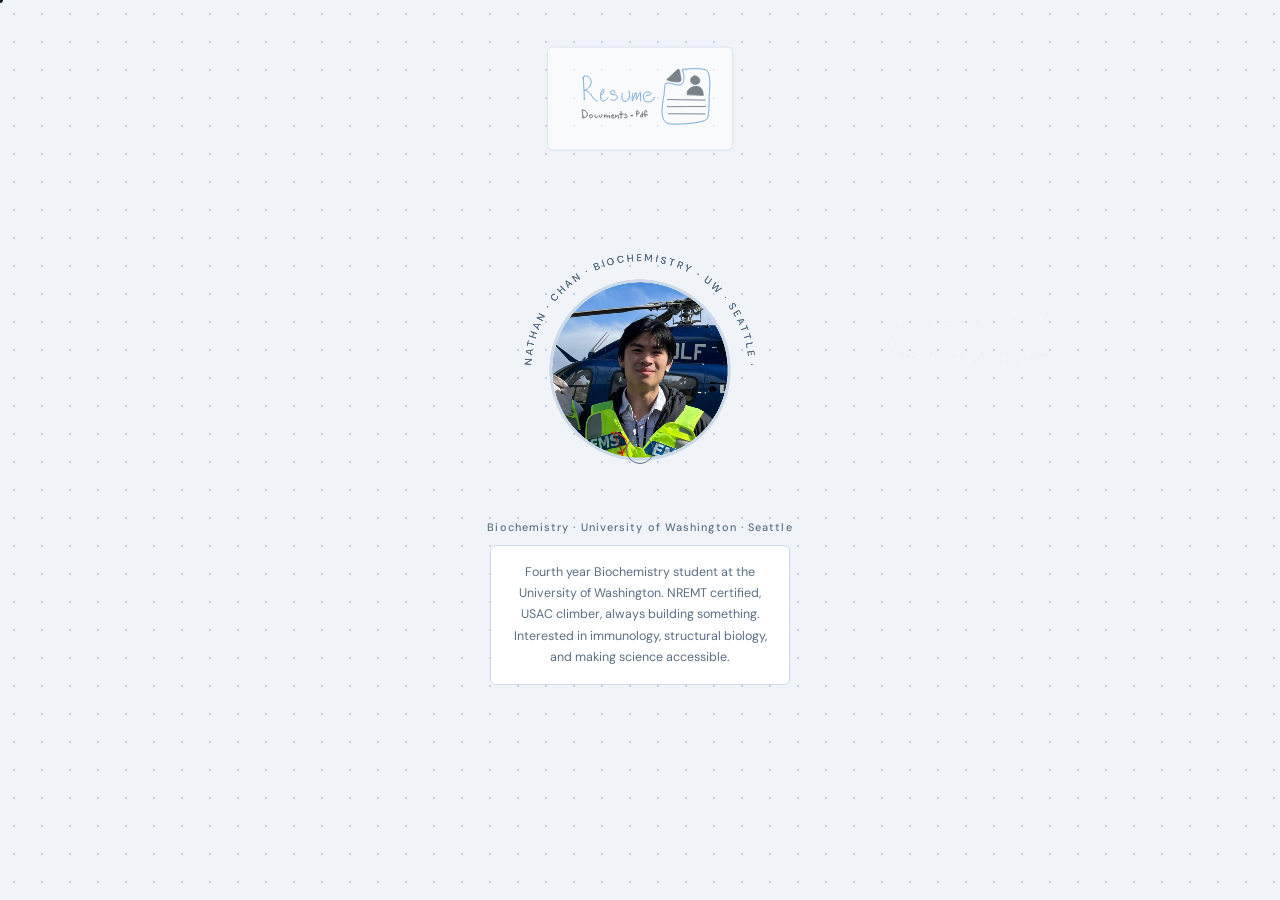
==== commit 2bd7172c: "transcript button" ====
--- a/index.html
+++ b/index.html
@@ -176,6 +176,38 @@
       width: 100%;
       height: auto;
     }
+
+    /* Resume download pills — sibling of the resume card, appear on hover */
+    .resume-pills {
+      position: absolute;
+      left: -96px;
+      top: -500px;
+      width: 192px;
+      display: flex;
+      flex-direction: column;
+      gap: 0.4rem;
+      opacity: 0;
+      pointer-events: none;
+    }
+    .resume-pill {
+      display: flex;
+      align-items: center;
+      gap: 0.45rem;
+      padding: 0.42rem 0.85rem;
+      background: var(--card);
+      border: 1px solid var(--line);
+      border-radius: var(--r-md);
+      font-family: 'DM Sans', sans-serif;
+      font-size: 0.72rem;
+      font-weight: 500;
+      color: var(--ink);
+      text-decoration: none;
+      cursor: none;
+      white-space: nowrap;
+      box-shadow: 0 2px 0 rgba(180,200,220,0.5);
+      transition: border-color 0.15s;
+    }
+    .resume-pill:hover { border-color: var(--accent); }
 
     /* ── DRAG HINT ── */
     #drag-hint {
@@ -497,6 +529,12 @@
            Climbing   126°  → (-212, 291)  left: -292, top:  246
            Gallery    198°  → (-342, -111) left: -422, top: -156
     ── -->
+
+    <!-- Resume download pills — positioned above the resume card, shown on hover -->
+    <div class="resume-pills">
+      <a class="resume-pill" href="download/nathan-chan-resume.pdf" target="_blank">↓ Resume · PDF</a>
+      <a class="resume-pill" href="download/nathan-chan-transcript.pdf" target="_blank">↓ Transcript · PDF</a>
+    </div>
 
     <!-- Resume · 12 o'clock — keeps box treatment, SVG replaces text -->
     <a class="orbit-card card-box" href="download/nathan-chan-resume.pdf" target="_blank"
@@ -731,7 +769,7 @@
 
     <!-- Pencil · far left, off screen — found by panning right -->
     <div class="draw-tool" data-tool="pencil"
-         style="left:-920px; top:-68px; transform:rotate(-20deg);"
+         style="left:-1200px; top:120px; transform:rotate(-20deg);"
          onclick="handleToolClick(this)" onmousedown="event.stopPropagation()">
       <svg width="36" height="36" viewBox="0 0 24 24" fill="none"
            stroke="#0f1e2e" stroke-width="1.5" stroke-linecap="round" stroke-linejoin="round">
@@ -742,7 +780,7 @@
 
     <!-- Red marker · bottom-right, off screen — found by panning left + down -->
     <div class="draw-tool" data-tool="marker"
-         style="left:662px; top:522px; transform:rotate(15deg);"
+         style="left:900px; top:720px; transform:rotate(15deg);"
          onclick="handleToolClick(this)" onmousedown="event.stopPropagation()">
       <svg width="36" height="36" viewBox="0 0 24 24" fill="none"
            stroke="#c82020" stroke-width="2" stroke-linecap="round" stroke-linejoin="round">
@@ -755,7 +793,7 @@
 
     <!-- Blue marker · lower-left, off screen — found by panning right + down -->
     <div class="draw-tool" data-tool="marker-blue"
-         style="left:-680px; top:400px; transform:rotate(-12deg);"
+         style="left:-880px; top:425px; transform:rotate(-12deg);"
          onclick="handleToolClick(this)" onmousedown="event.stopPropagation()">
       <svg width="36" height="36" viewBox="0 0 24 24" fill="none"
            stroke="#1a6db5" stroke-width="2" stroke-linecap="round" stroke-linejoin="round">
@@ -839,7 +877,7 @@
     })();
 
     // Expand ring on interactive elements
-    const hoverTargets = document.querySelectorAll('.orbit-card, #linkedin-link, #email-link');
+    const hoverTargets = document.querySelectorAll('.orbit-card, .resume-pill, #linkedin-link, #email-link');
     hoverTargets.forEach(el => {
       el.addEventListener('mouseenter', () => {
         ring.classList.remove('resting');
@@ -870,6 +908,37 @@
       c.addEventListener('mousedown', e => e.stopPropagation());
       c.addEventListener('touchstart', e => e.stopPropagation(), { passive: true });
     });
+
+    // Pills: prevent mousedown bubbling to the pan handler
+    document.querySelectorAll('.resume-pill').forEach(p => {
+      p.addEventListener('mousedown', e => e.stopPropagation());
+      p.addEventListener('touchstart', e => e.stopPropagation(), { passive: true });
+    });
+
+    // Pills hover — JS-controlled so the hover zone works even though pills are
+    // a separate sibling element. 120ms hide delay lets the mouse cross the gap.
+    const resumePillsEl = document.querySelector('.resume-pills');
+    const resumeCardEl  = document.querySelector('.orbit-card[href*="resume"]');
+    let pillsHideTimer  = null;
+
+    function showPills() {
+      clearTimeout(pillsHideTimer);
+      resumePillsEl.style.pointerEvents = 'auto';
+      gsap.to(resumePillsEl, { opacity: 1, duration: 0.18, overwrite: true });
+    }
+    function schedulePillsHide() {
+      clearTimeout(pillsHideTimer);
+      pillsHideTimer = setTimeout(() => {
+        gsap.to(resumePillsEl, { opacity: 0, duration: 0.18, overwrite: true,
+          onComplete: () => { resumePillsEl.style.pointerEvents = 'none'; }
+        });
+      }, 120);
+    }
+
+    resumeCardEl.addEventListener('mouseenter', showPills);
+    resumeCardEl.addEventListener('mouseleave', schedulePillsHide);
+    resumePillsEl.addEventListener('mouseenter', showPills);
+    resumePillsEl.addEventListener('mouseleave', schedulePillsHide);
 
     /* ─────────────────────────────────────────
        CANVAS EXIT TRANSITION
@@ -908,6 +977,28 @@
             else window.location.href = href;
           }
         });
+      });
+    });
+
+    // Resume pill: same exit animation as clicking the card itself.
+    // Transcript pill is a plain new-tab link — no exit needed.
+    const resumePill = document.querySelector('.resume-pill[href*="resume"]');
+    resumePill.addEventListener('click', function(e) {
+      e.preventDefault();
+      if (activeTool) return;
+      const href = this.getAttribute('href');
+      const cx   = resumeCardEl.offsetLeft + resumeCardEl.offsetWidth  / 2;
+      const cy   = resumeCardEl.offsetTop  + resumeCardEl.offsetHeight / 2;
+      const dist = Math.sqrt(cx * cx + cy * cy);
+      const nx   = cx / dist;
+      const ny   = cy / dist;
+      const reach = Math.max(window.innerWidth, window.innerHeight) * 1.6;
+      const tx = worldX - nx * reach;
+      const ty = worldY - ny * reach;
+      worldX = tx; worldY = ty;
+      gsap.to(world, {
+        x: tx, y: ty, duration: 0.48, ease: 'power2.in',
+        onComplete: () => { exitedToNewTab = true; window.open(href, '_blank'); }
       });
     });
 
@@ -1012,6 +1103,9 @@
        Called once entrance animation completes.
     ───────────────────────────────────────── */
     function startLiveCanvas() {
+      // Hand pill visibility back to JS hover (clear inline opacity set during entrance)
+      gsap.set('.resume-pills', { clearProps: 'opacity' });
+
       const floatCards  = gsap.utils.toArray('.orbit-card');
       const floatDurs   = [3.2, 3.7, 3.4, 3.0, 3.9];
       const floatTweens = [];
@@ -1084,7 +1178,7 @@
       // Adaptive timing: TARGET sets total draw time for simple icons.
       // minDur floors each path's duration so icons with many paths (e.g. activities ~50)
       // don't rush — each stroke is visible long enough to read as deliberate.
-      const TARGET  = 2.0;
+      const TARGET  = 3.0;
       const overlap = 0.55;
       const n       = strokePaths.length || 1;
       const minDur  = 0.12;
@@ -1140,6 +1234,8 @@
       gsap.set('.orbit-card.card-box',       { opacity: 0, y: 8, scale: 0.97, boxShadow: '0 1px 0 rgba(180,200,220,0.3)' });
       // Drawn SVG cards: just hidden — no y offset so float animation starts from 0
       gsap.set('.orbit-card:not(.card-box)', { opacity: 0 });
+      // Lock pills so CSS :hover can't reveal them during the entrance
+      gsap.set('.resume-pills',              { opacity: 0 });
       // Off-screen tools start hidden too — consistent system, invisible until panned to
       gsap.set('.draw-tool[data-tool="pencil"]',      { opacity: 0, scale: 0.7, rotation: -20 });
       gsap.set('.draw-tool[data-tool="marker"]',      { opacity: 0, scale: 0.7, rotation:  15 });
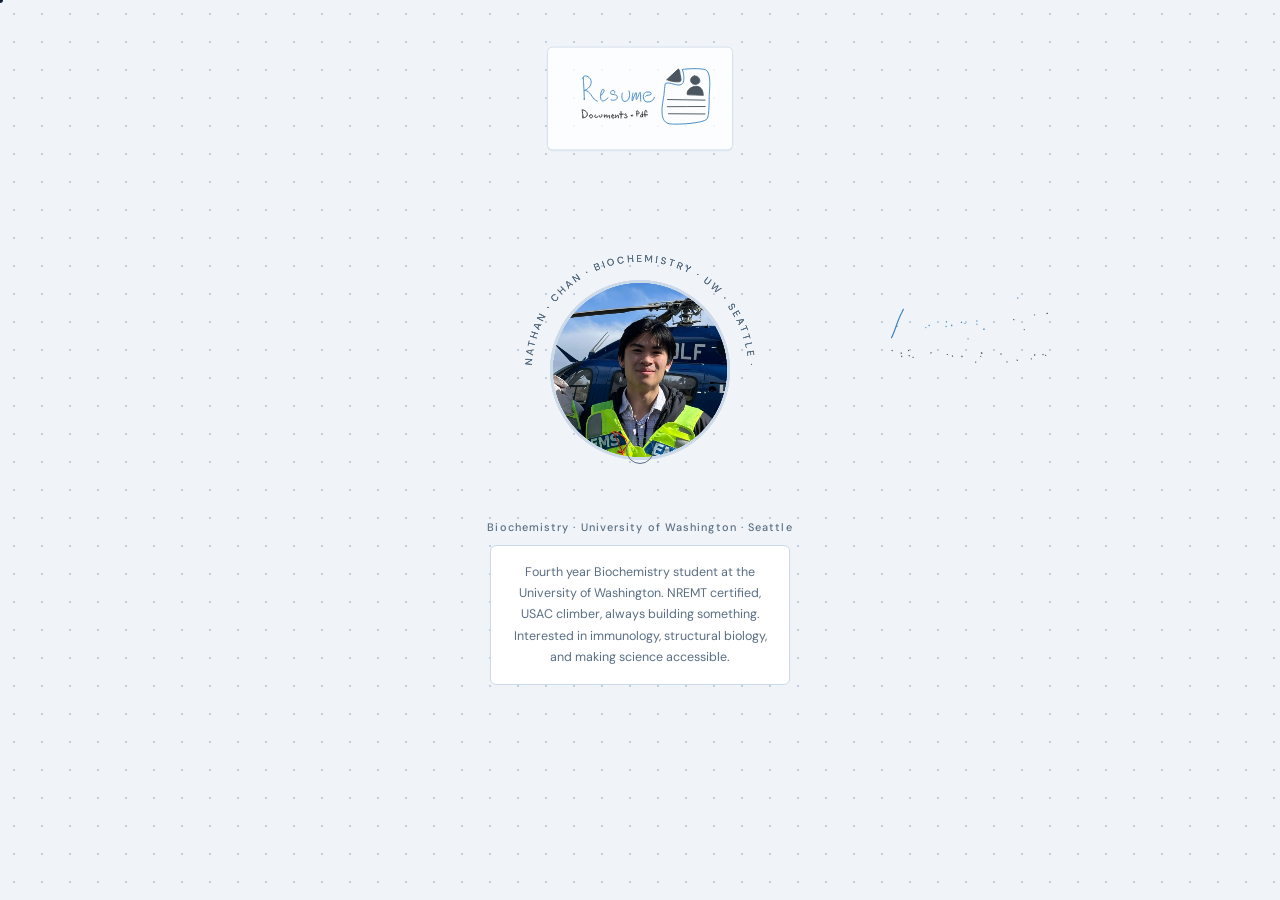
==== commit 23b104da: "resume fix" ====
--- a/index.html
+++ b/index.html
@@ -181,7 +181,7 @@
     .resume-pills {
       position: absolute;
       left: -96px;
-      top: -500px;
+      top: -462px;
       width: 192px;
       display: flex;
       flex-direction: column;
@@ -532,7 +532,6 @@
 
     <!-- Resume download pills — positioned above the resume card, shown on hover -->
     <div class="resume-pills">
-      <a class="resume-pill" href="download/nathan-chan-resume.pdf" target="_blank">↓ Resume · PDF</a>
       <a class="resume-pill" href="download/nathan-chan-transcript.pdf" target="_blank">↓ Transcript · PDF</a>
     </div>
 
@@ -980,27 +979,6 @@
       });
     });
 
-    // Resume pill: same exit animation as clicking the card itself.
-    // Transcript pill is a plain new-tab link — no exit needed.
-    const resumePill = document.querySelector('.resume-pill[href*="resume"]');
-    resumePill.addEventListener('click', function(e) {
-      e.preventDefault();
-      if (activeTool) return;
-      const href = this.getAttribute('href');
-      const cx   = resumeCardEl.offsetLeft + resumeCardEl.offsetWidth  / 2;
-      const cy   = resumeCardEl.offsetTop  + resumeCardEl.offsetHeight / 2;
-      const dist = Math.sqrt(cx * cx + cy * cy);
-      const nx   = cx / dist;
-      const ny   = cy / dist;
-      const reach = Math.max(window.innerWidth, window.innerHeight) * 1.6;
-      const tx = worldX - nx * reach;
-      const ty = worldY - ny * reach;
-      worldX = tx; worldY = ty;
-      gsap.to(world, {
-        x: tx, y: ty, duration: 0.48, ease: 'power2.in',
-        onComplete: () => { exitedToNewTab = true; window.open(href, '_blank'); }
-      });
-    });
 
     // Pan limits — world units. Keeps at least one card visible at all times.
     const PAN_LIMIT_X = 750;
--- a/canvas-system.css
+++ b/canvas-system.css
@@ -56,6 +56,26 @@
   border-radius: var(--r-md);
   padding: 2rem 2.5rem;
   margin-bottom: 2.5rem;
+  display: flex;
+  align-items: center;
+  gap: 2rem;
+}
+.page-header-text {
+  flex: 1;
+  min-width: 0;
+}
+.page-header-icon {
+  flex-shrink: 0;
+  width: 160px;
+  height: 160px;
+  display: flex;
+  align-items: center;
+  justify-content: center;
+}
+.page-header-icon img {
+  width: 100%;
+  height: 100%;
+  object-fit: contain;
 }
 
 /* ── SUB-PAGE ENTRANCE ANIMATION ── */
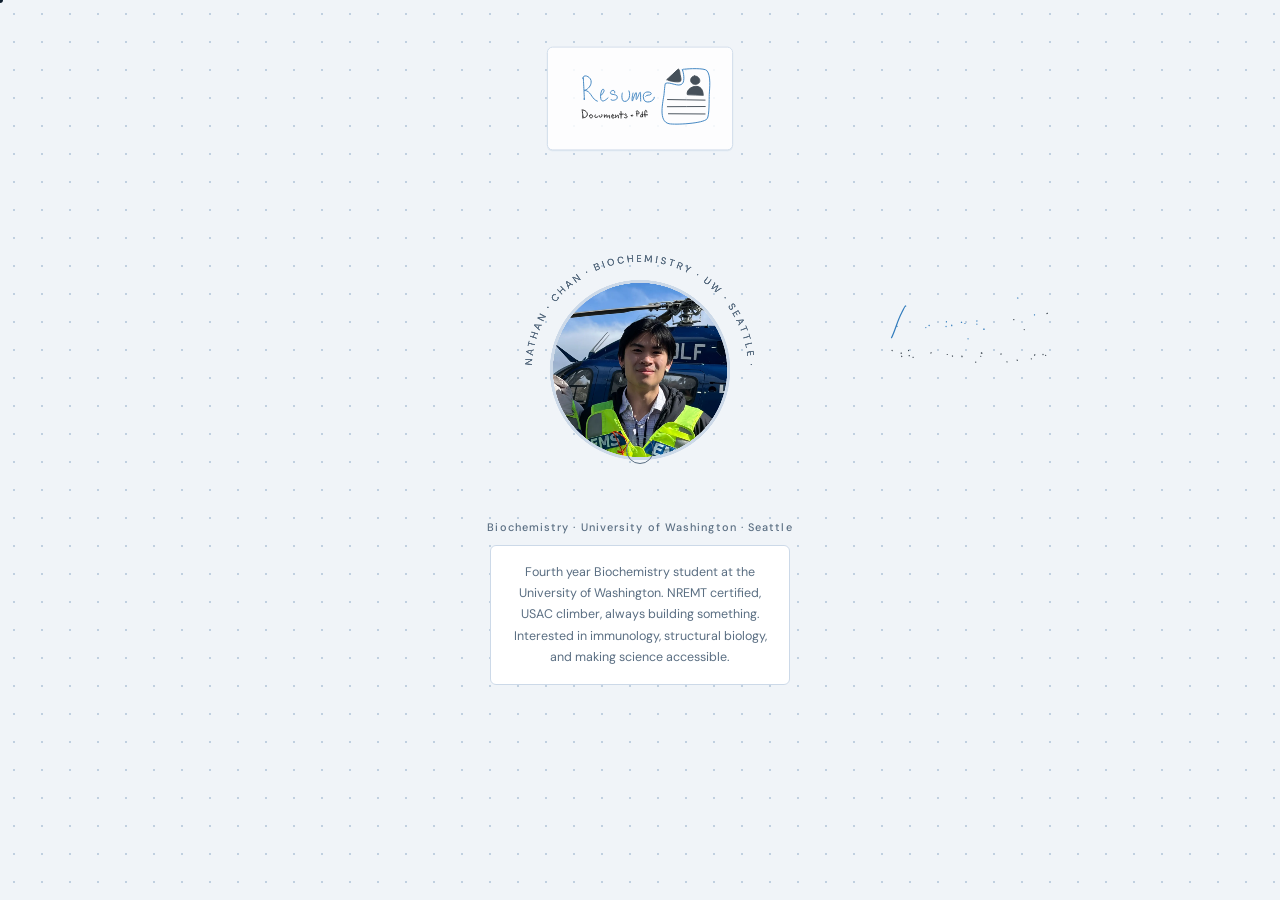
==== commit 5a44fe0e: "dev blog git link and hint text" ====
--- a/index.html
+++ b/index.html
@@ -896,7 +896,6 @@
     let dragging = false;
     let startX, startY;
     let worldX = 0, worldY = 0;
-    let hasDragged = false;
     let exitedToNewTab = false;
 
     // Let GSAP own the transform from frame 0
@@ -999,7 +998,6 @@
       startX = e.clientX - worldX;
       startY = e.clientY - worldY;
       gsap.set(world, { x: worldX, y: worldY });
-      if (!hasDragged) dismissHint();
     });
 
     document.addEventListener('mouseup', () => { dragging = false; });
@@ -1019,18 +1017,8 @@
       tx0 = e.touches[0].clientX - worldX;
       ty0 = e.touches[0].clientY - worldY;
       gsap.set(world, { x: worldX, y: worldY });
-      if (!hasDragged) dismissHint();
     }, { passive: true });
 
-    function dismissHint() {
-      hasDragged = true;
-      const hint = document.getElementById('drag-hint');
-      if (!hint) return;
-      gsap.to(hint, {
-        opacity: 0, duration: 0.4,
-        onComplete: () => hint.remove()
-      });
-    }
 
     /* ─────────────────────────────────────────
        ZOOM (mouse wheel)
@@ -1270,8 +1258,6 @@
       });
     }
 
-    // Auto-dismiss drag hint after ~7 s from load (~5 s of visible time, hint appears at ~1.85 s)
-    setTimeout(() => { if (!hasDragged) dismissHint(); }, 7000);
 
     // Back button: bfcache restores exact JS state including off-screen worldX/Y.
     // Snap canvas back to origin so user isn't lost.
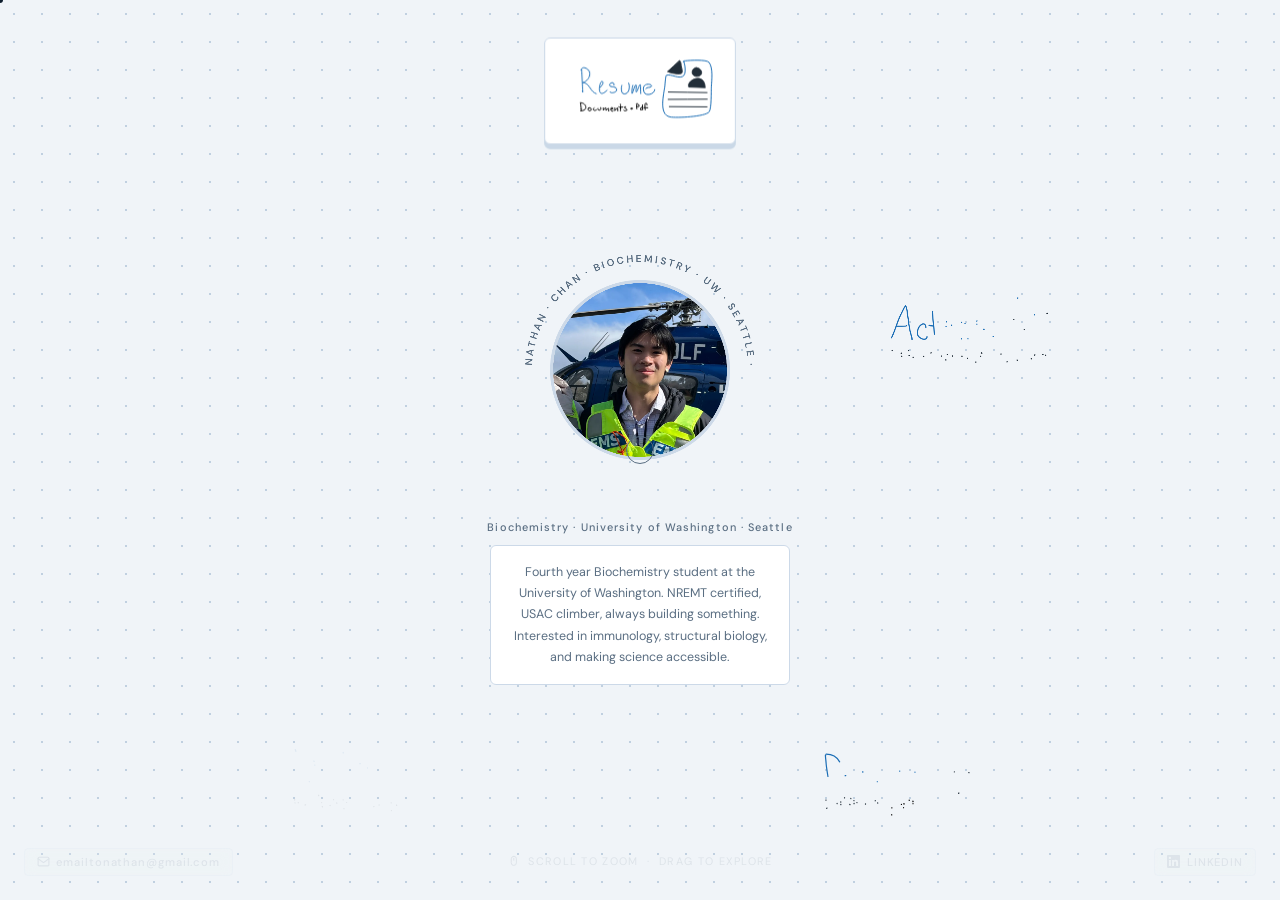
==== commit c333f236: "mobile support + hint text" ====
--- a/index.html
+++ b/index.html
@@ -14,6 +14,16 @@
       overflow: hidden;
       cursor: none;
       background: var(--bg);
+      touch-action: none;
+    }
+
+    /* ── MOBILE ── */
+    @media (pointer: coarse) {
+      html, body { cursor: auto; }
+      #cur-dot, #cur-ring { display: none !important; }
+      #draw-canvas { display: none !important; }
+      .draw-tool { display: none !important; }
+      .orbit-card, .resume-pill, #linkedin-link, #email-link { cursor: pointer; }
     }
 
     /* ── CUSTOM CURSOR ── */
@@ -828,7 +838,7 @@
       <line x1="12" y1="8" x2="12" y2="13"/>
       <line x1="12" y1="16" x2="12.01" y2="16"/>
     </svg>
-    <span>drawing · esc to put down</span>
+    <span>drawing · esc or right-click to put down</span>
   </div>
 
   <!-- CLEAR ALL (appears after first stroke) -->
@@ -1002,15 +1012,38 @@
 
     document.addEventListener('mouseup', () => { dragging = false; });
 
-    // Touch panning
-    let tx0, ty0;
+    // Touch panning + pinch-to-zoom
+    let tx0, ty0, lastPinchDist = 0;
+
     document.addEventListener('touchstart', e => {
+      lastPinchDist = 0;
       if (e.touches.length !== 1) return;
       tx0 = e.touches[0].clientX - worldX;
       ty0 = e.touches[0].clientY - worldY;
     }, { passive: true });
 
     document.addEventListener('touchmove', e => {
+      if (e.touches.length === 2) {
+        // Pinch-to-zoom — zoom toward the midpoint between fingers
+        const dx = e.touches[0].clientX - e.touches[1].clientX;
+        const dy = e.touches[0].clientY - e.touches[1].clientY;
+        const dist = Math.sqrt(dx * dx + dy * dy);
+        if (lastPinchDist > 0) {
+          const newScale = Math.min(SCALE_MAX, Math.max(SCALE_MIN, scale * (dist / lastPinchDist)));
+          const midX = (e.touches[0].clientX + e.touches[1].clientX) / 2;
+          const midY = (e.touches[0].clientY + e.touches[1].clientY) / 2;
+          const cx = midX - window.innerWidth  / 2;
+          const cy = midY - window.innerHeight / 2;
+          const ratio = newScale / scale;
+          worldX = cx * (1 - ratio) + worldX * ratio;
+          worldY = cy * (1 - ratio) + worldY * ratio;
+          scale = newScale;
+          gsap.set(world, { x: worldX, y: worldY, scale, transformOrigin: '0px 0px' });
+        }
+        lastPinchDist = dist;
+        return;
+      }
+      lastPinchDist = 0;
       if (e.touches.length !== 1) return;
       worldX = Math.max(-PAN_LIMIT_X, Math.min(PAN_LIMIT_X, e.touches[0].clientX - tx0));
       worldY = Math.max(-PAN_LIMIT_Y, Math.min(PAN_LIMIT_Y, e.touches[0].clientY - ty0));
@@ -1018,6 +1051,8 @@
       ty0 = e.touches[0].clientY - worldY;
       gsap.set(world, { x: worldX, y: worldY });
     }, { passive: true });
+
+    document.addEventListener('touchend', () => { lastPinchDist = 0; }, { passive: true });
 
 
     /* ─────────────────────────────────────────
@@ -1259,6 +1294,12 @@
     }
 
 
+    // Update hint text for touch devices
+    if ('ontouchstart' in window || navigator.maxTouchPoints > 0) {
+      const hint = document.getElementById('drag-hint');
+      if (hint) hint.textContent = 'Pinch to zoom · drag to explore';
+    }
+
     // Back button: bfcache restores exact JS state including off-screen worldX/Y.
     // Snap canvas back to origin so user isn't lost.
     window.addEventListener('pageshow', e => {
@@ -1456,7 +1497,8 @@
       // Hide cursor ring while holding tool
       ring.style.display = 'none';
 
-      // Show mode label
+      // Swap hint: hide drag-hint, show draw mode label
+      gsap.to('#drag-hint', { opacity: 0, duration: 0.2 });
       drawLabel.style.display = 'flex';
       gsap.fromTo(drawLabel, { opacity: 0 }, { opacity: 1, duration: 0.3 });
     };
@@ -1499,11 +1541,12 @@
       // Disable canvas pointer events
       drawCanvas.style.pointerEvents = 'none';
 
-      // Hide mode label
+      // Swap hint: hide draw mode label, restore drag-hint
       gsap.to(drawLabel, {
         opacity: 0, duration: 0.2,
         onComplete: () => { drawLabel.style.display = 'none'; }
       });
+      gsap.to('#drag-hint', { opacity: 1, duration: 0.3 });
     }
 
     // ── Cursor follower tracks mouse (document-level, always) ──
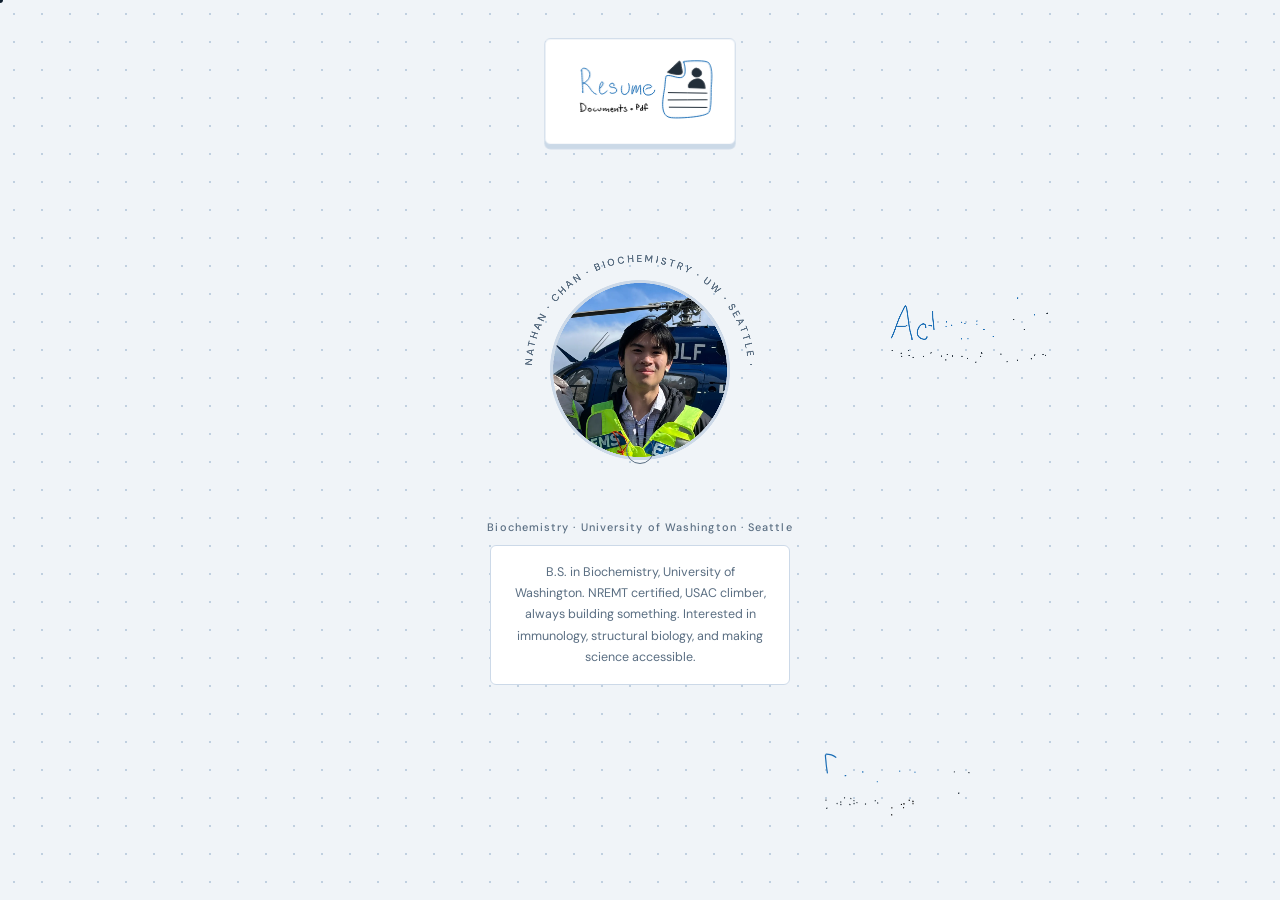
==== commit 9c58737b: "update description" ====
--- a/index.html
+++ b/index.html
@@ -523,7 +523,7 @@
 
     <!-- ABOUT BLOCK -->
     <div id="about-node">
-      Fourth year Biochemistry student at the University of Washington.
+      B.S. in Biochemistry, University of Washington.
       NREMT certified, USAC climber, always building something.
       Interested in immunology, structural biology, and making science accessible.
     </div>
